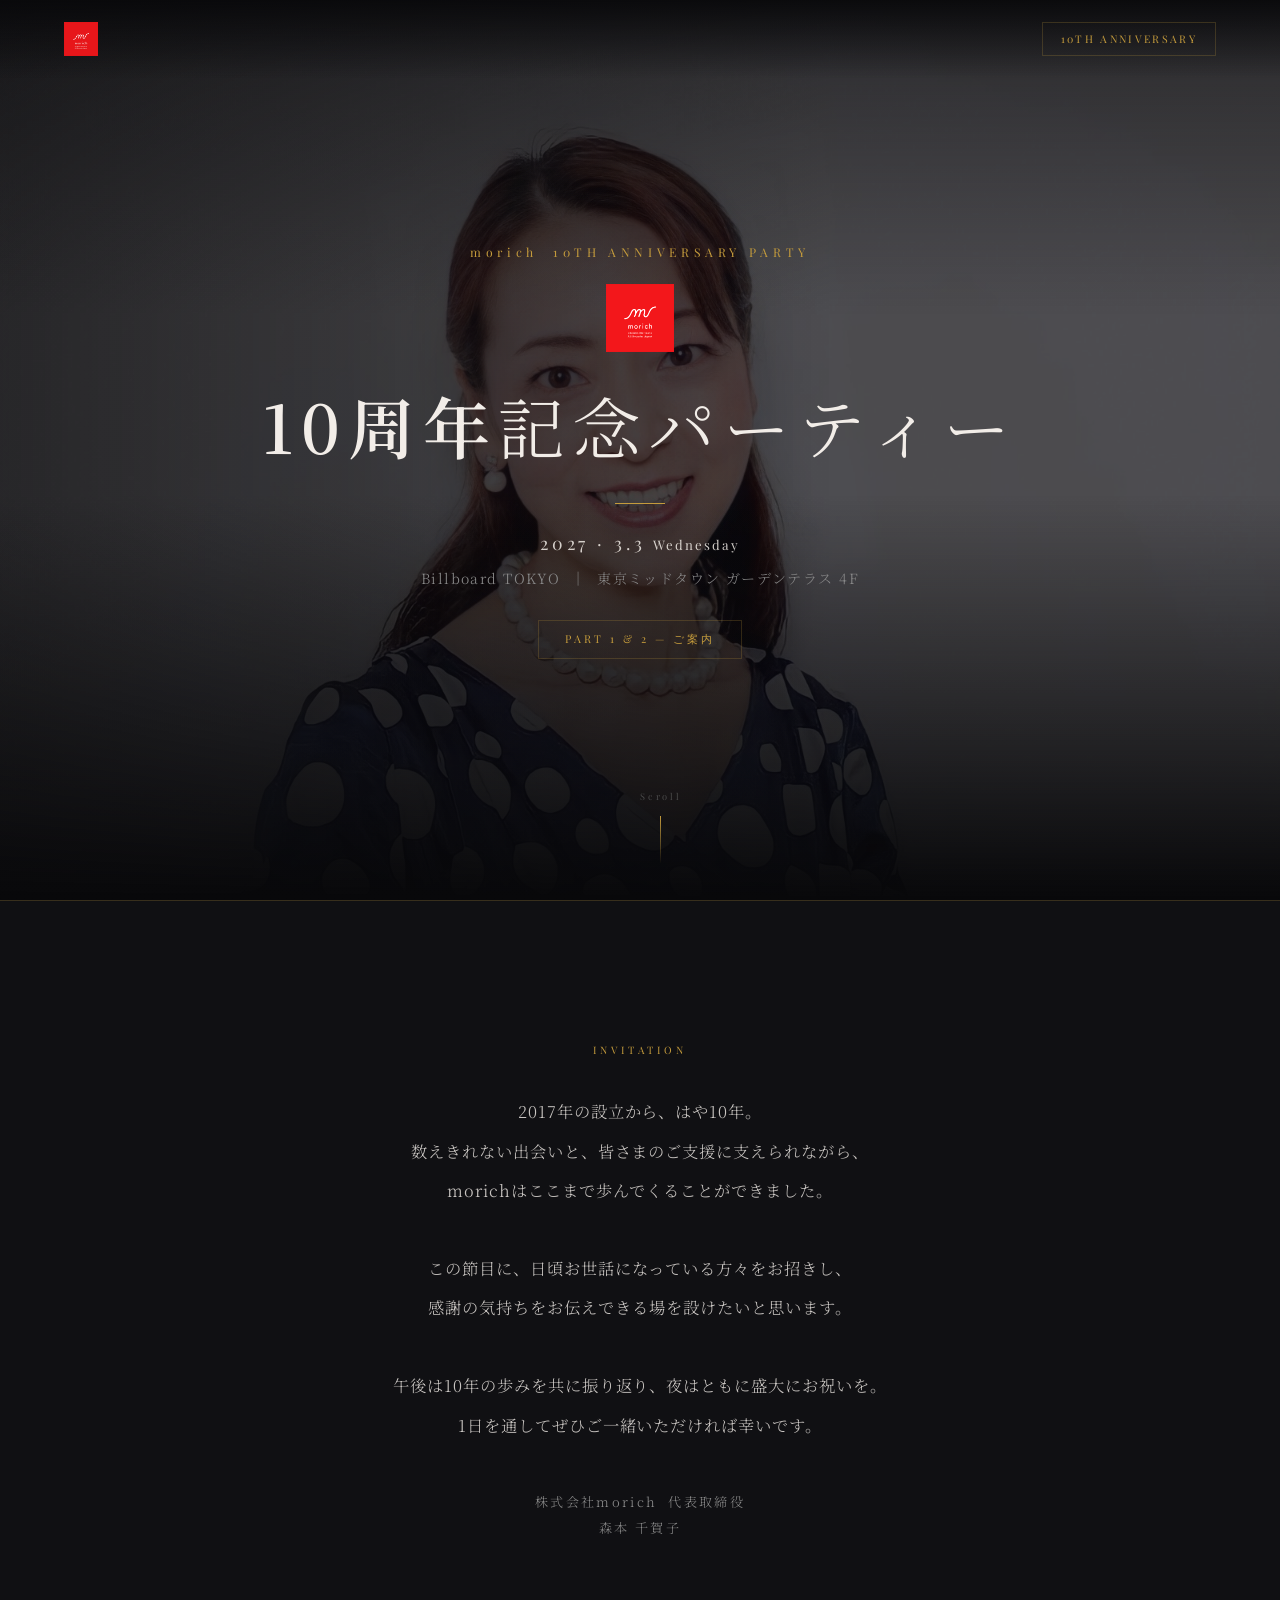
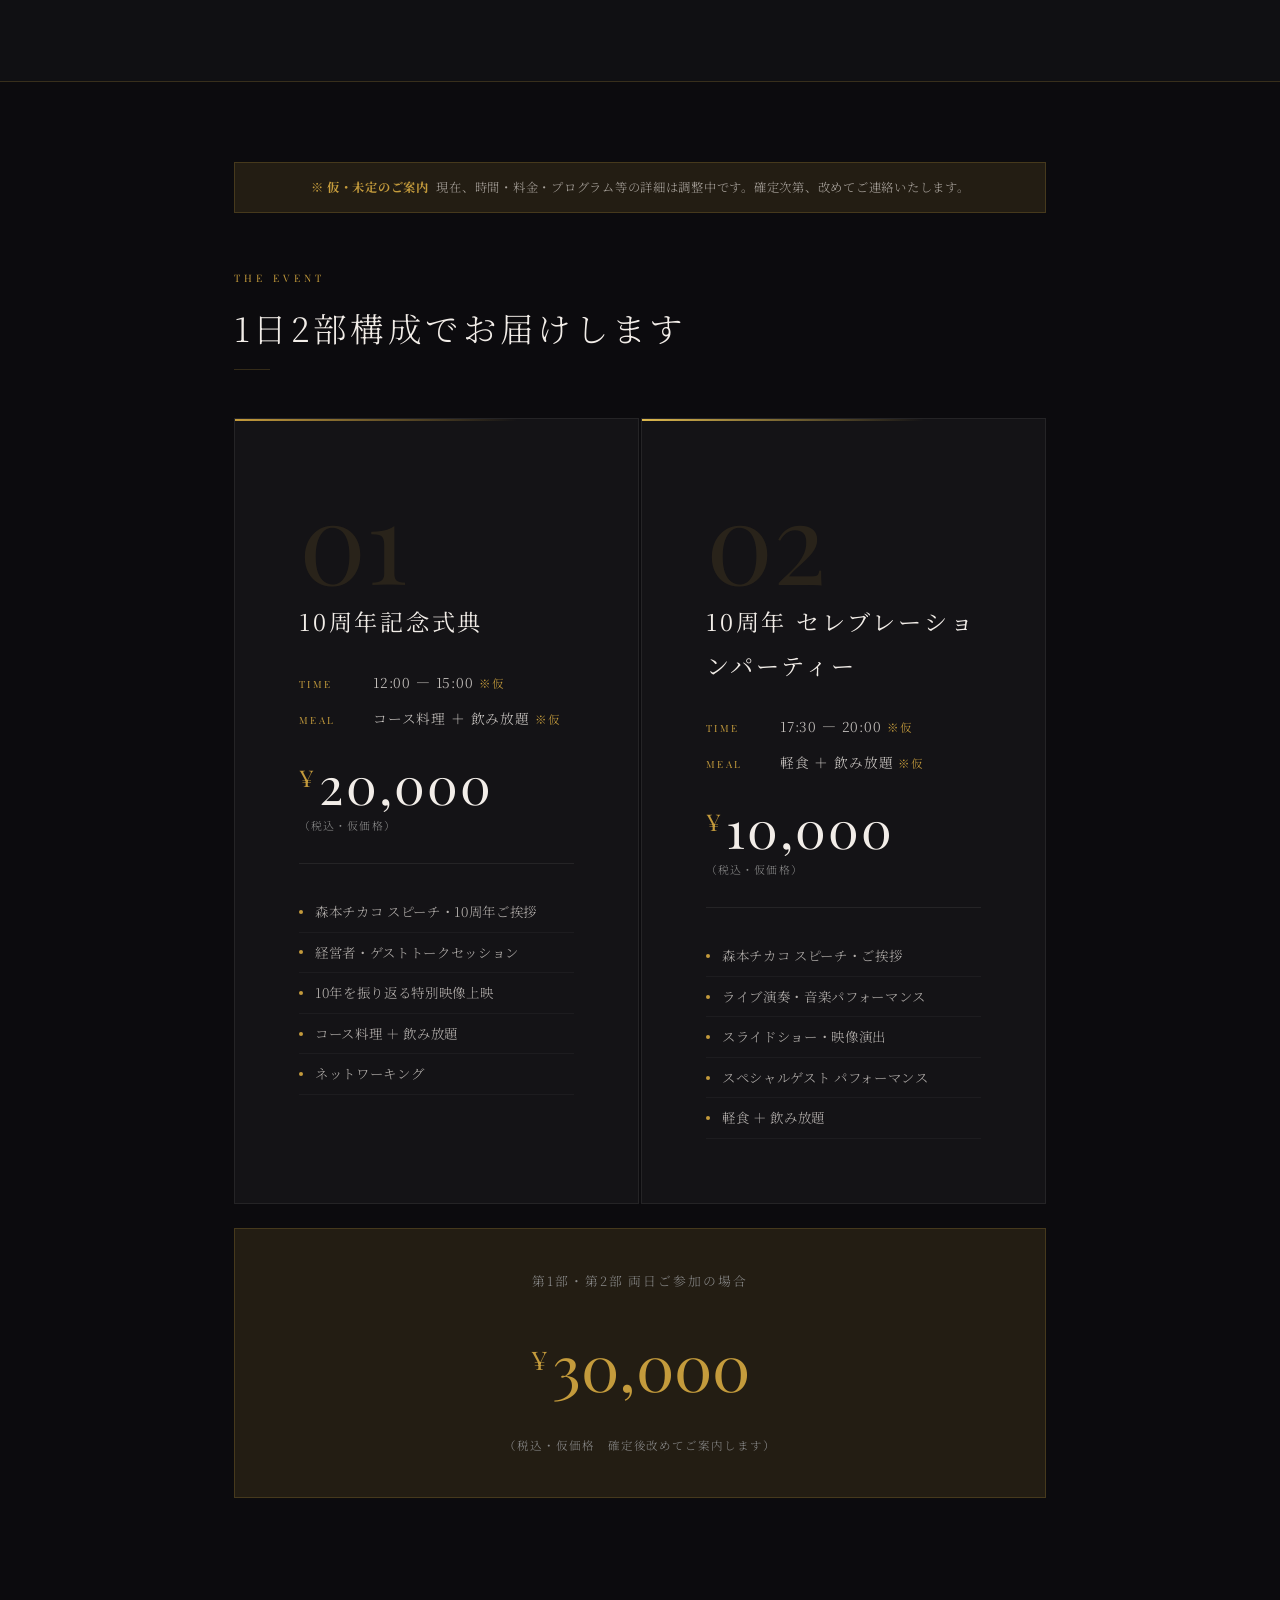
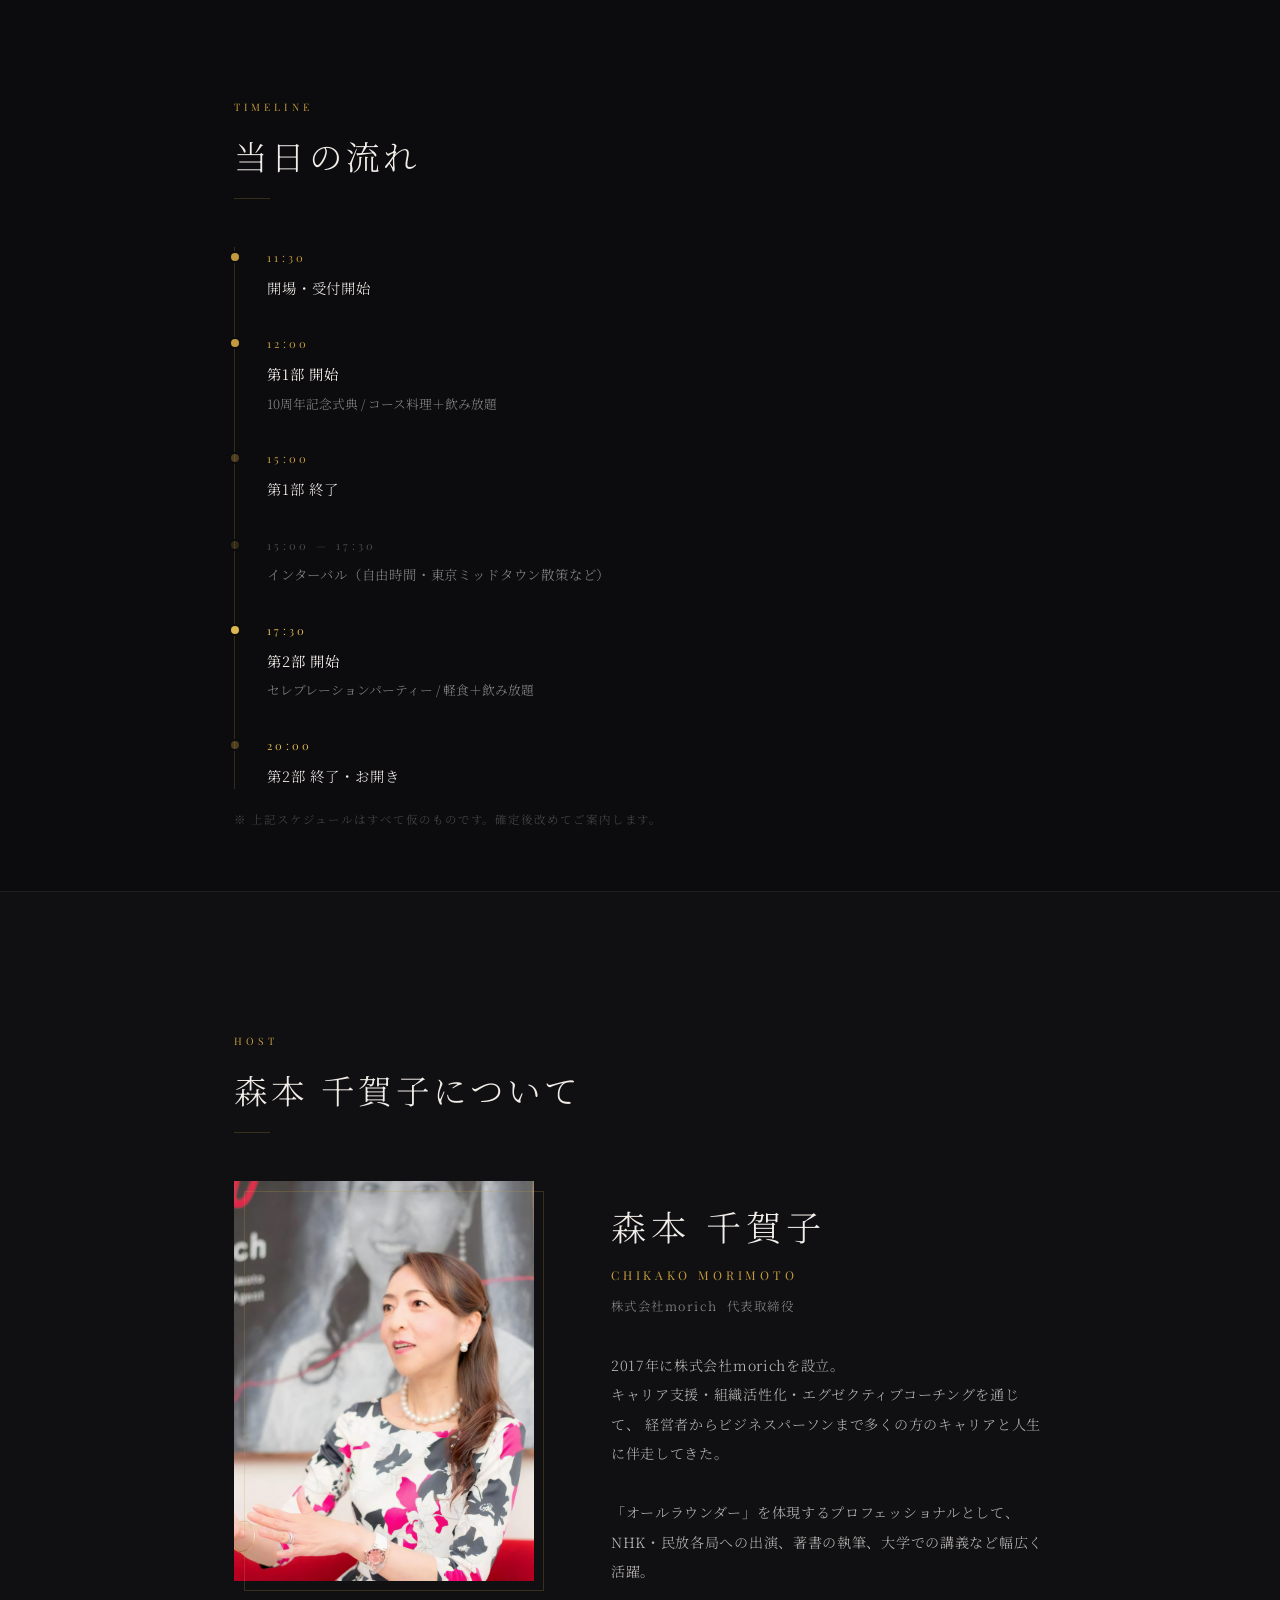
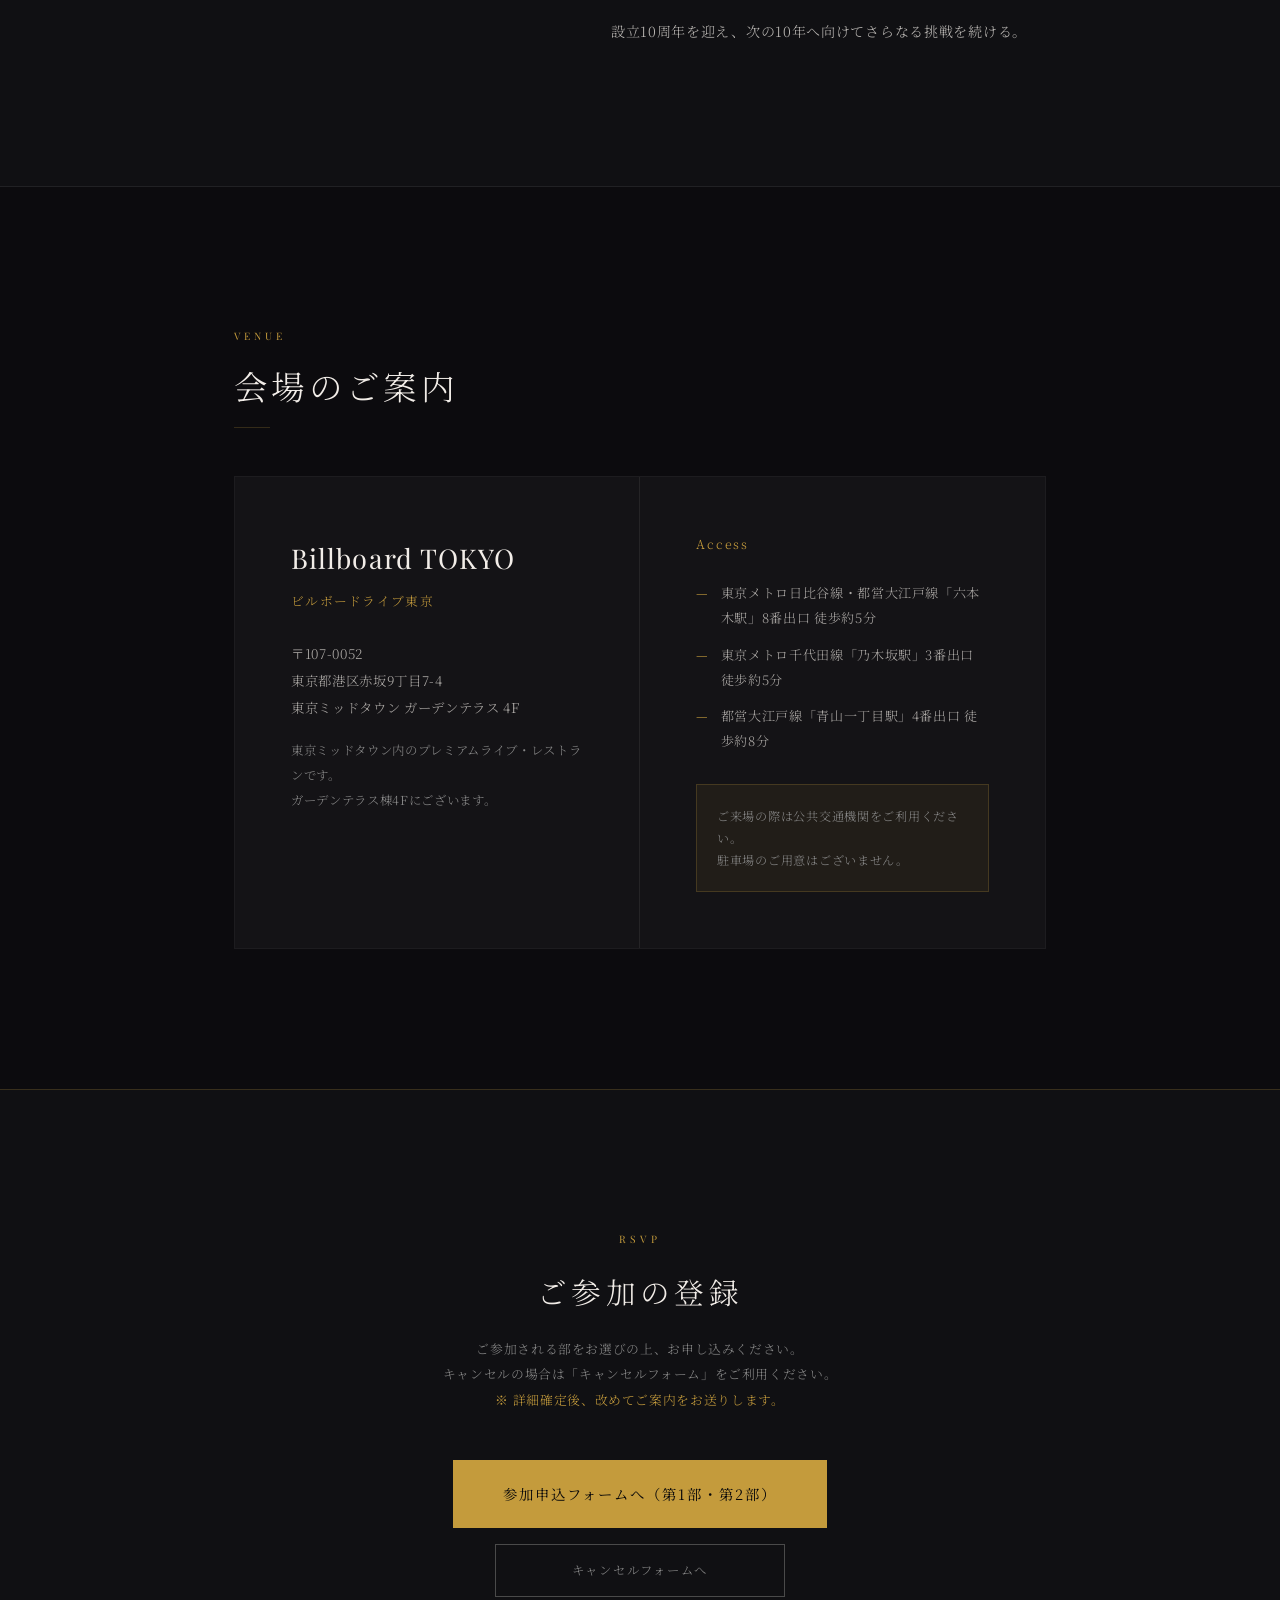
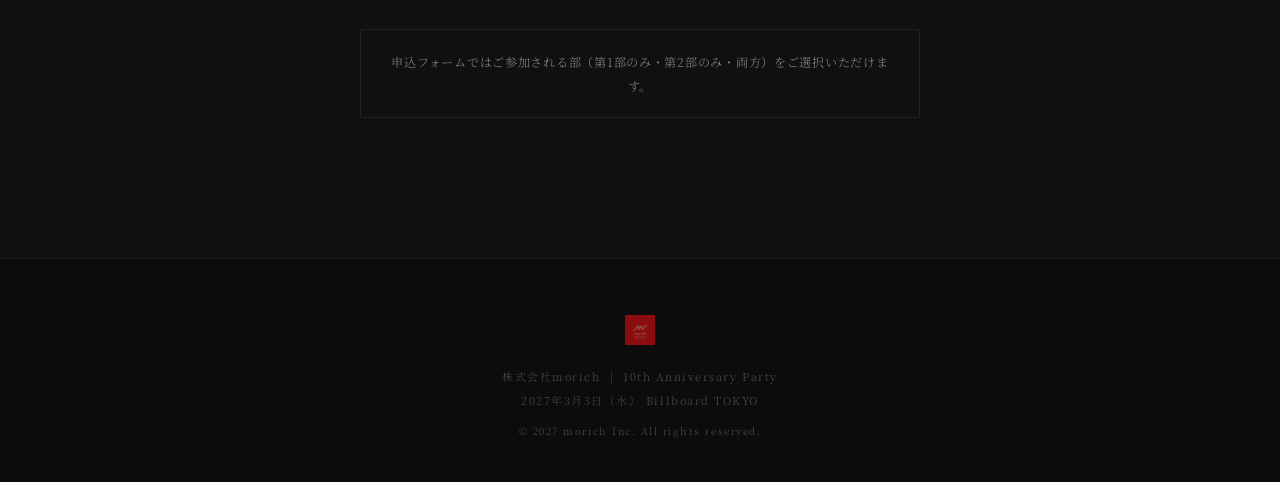
==== both.html @ 80f84501 "morich 10th Anniversary Party website 3-pattern invitation pages (Part1 / Part2 / Both) with Google " ====
<!DOCTYPE html>
<html lang="ja">
<head>
  <meta charset="UTF-8">
  <meta name="viewport" content="width=device-width, initial-scale=1.0">
  <title>morich 10th Anniversary Party — 第1部・第2部 ご案内</title>
  <meta name="description" content="株式会社morich 創立10周年記念パーティー 第1部・第2部のご案内。2027年3月3日（水）Billboard TOKYO">
  <link rel="stylesheet" href="style.css">
</head>
<body>

  <!-- ── Navigation ── -->
  <nav class="nav" id="nav">
    <img src="img/morich-logo.png" alt="morich" class="nav-logo">
    <span class="nav-tag">10th Anniversary</span>
  </nav>

  <!-- ── Hero ── -->
  <section class="hero">
    <div class="hero-bg">
      <img src="img/morimoto2-remini-enhanced.jpg" alt="" class="hero-bg-img" id="heroBgImg">
      <div class="hero-overlay"></div>
    </div>
    <div class="hero-content">
      <p class="hero-eyebrow">morich &nbsp;10TH ANNIVERSARY PARTY</p>
      <img src="img/morich-logo.png" alt="morich" class="hero-logo">
      <h1 class="hero-title"><em>10周年</em>記念パーティー</h1>
      <div class="hero-divider"></div>
      <p class="hero-date">2027 · 3.3 <span style="font-size:.75em;letter-spacing:.15em;">Wednesday</span></p>
      <p class="hero-venue">Billboard TOKYO &nbsp;｜&nbsp; 東京ミッドタウン ガーデンテラス 4F</p>
      <div class="hero-part-badge">Part 1 &amp; 2 — ご案内</div>
    </div>
    <div class="hero-scroll">
      <span>Scroll</span>
      <div class="hero-scroll-line"></div>
    </div>
  </section>

  <!-- ── Invitation Letter ── -->
  <section class="section invitation">
    <div class="container">
      <div class="invitation-inner reveal">
        <p class="sec-label" style="text-align:center;margin-bottom:32px;">Invitation</p>
        <p class="invitation-text">
          2017年の設立から、はや10年。<br>
          数えきれない出会いと、皆さまのご支援に支えられながら、<br>
          morichはここまで歩んでくることができました。<br><br>
          この節目に、日頃お世話になっている方々をお招きし、<br>
          感謝の気持ちをお伝えできる場を設けたいと思います。<br><br>
          午後は10年の歩みを共に振り返り、夜はともに盛大にお祝いを。<br>
          1日を通してぜひご一緒いただければ幸いです。
        </p>
        <p class="invitation-sig">
          株式会社morich&nbsp;&nbsp;代表取締役<br>
          森本 千賀子
        </p>
      </div>
    </div>
  </section>

  <!-- ── Both Parts Details ── -->
  <section class="section" style="padding-top:80px;">
    <div class="container">

      <div class="notice reveal">
        <strong>※ 仮・未定のご案内</strong>&nbsp;&nbsp;現在、時間・料金・プログラム等の詳細は調整中です。確定次第、改めてご連絡いたします。
      </div>

      <p class="sec-label reveal">The Event</p>
      <h2 class="sec-title reveal">1日2部構成でお届けします</h2>
      <div class="sec-divider reveal"></div>

      <div class="parts-grid two-col">

        <!-- Part 1 -->
        <div class="part-card reveal">
          <div class="part-num">01</div>
          <div class="part-label">10周年記念式典</div>

          <div class="part-meta">
            <div class="part-meta-row">
              <span class="part-meta-key">Time</span>
              <span class="part-meta-val">12:00 — 15:00 <span class="tentative">※仮</span></span>
            </div>
            <div class="part-meta-row">
              <span class="part-meta-key">Meal</span>
              <span class="part-meta-val">コース料理 ＋ 飲み放題 <span class="tentative">※仮</span></span>
            </div>
          </div>

          <div class="part-price"><sup>¥</sup>20,000</div>
          <p class="part-price-note">（税込・仮価格）</p>

          <div class="part-rule"></div>
          <ul class="part-program">
            <li>森本チカコ スピーチ・10周年ご挨拶</li>
            <li>経営者・ゲストトークセッション</li>
            <li>10年を振り返る特別映像上映</li>
            <li>コース料理 ＋ 飲み放題</li>
            <li>ネットワーキング</li>
          </ul>
        </div>

        <!-- Part 2 -->
        <div class="part-card p2 reveal">
          <div class="part-num">02</div>
          <div class="part-label">10周年 セレブレーションパーティー</div>

          <div class="part-meta">
            <div class="part-meta-row">
              <span class="part-meta-key">Time</span>
              <span class="part-meta-val">17:30 — 20:00 <span class="tentative">※仮</span></span>
            </div>
            <div class="part-meta-row">
              <span class="part-meta-key">Meal</span>
              <span class="part-meta-val">軽食 ＋ 飲み放題 <span class="tentative">※仮</span></span>
            </div>
          </div>

          <div class="part-price"><sup>¥</sup>10,000</div>
          <p class="part-price-note">（税込・仮価格）</p>

          <div class="part-rule"></div>
          <ul class="part-program">
            <li>森本チカコ スピーチ・ご挨拶</li>
            <li>ライブ演奏・音楽パフォーマンス</li>
            <li>スライドショー・映像演出</li>
            <li>スペシャルゲスト パフォーマンス</li>
            <li>軽食 ＋ 飲み放題</li>
          </ul>
        </div>

      </div>

      <!-- Total Price -->
      <div class="total-price-box reveal">
        <p class="total-price-label">第1部・第2部 両日ご参加の場合</p>
        <p class="total-price"><sup>¥</sup>30,000</p>
        <p class="total-price-note">（税込・仮価格　確定後改めてご案内します）</p>
      </div>

    </div>
  </section>

  <!-- ── Day Timeline ── -->
  <section class="section" style="padding-top:60px;padding-bottom:60px;">
    <div class="container">
      <p class="sec-label reveal">Timeline</p>
      <h2 class="sec-title reveal">当日の流れ</h2>
      <div class="sec-divider reveal"></div>

      <div class="reveal" style="border-left:1px solid var(--border);padding-left:32px;max-width:560px;">
        <div style="display:flex;flex-direction:column;gap:0;">
          <div style="position:relative;padding:0 0 32px;">
            <div style="position:absolute;left:-38px;top:4px;width:12px;height:12px;border-radius:50%;background:var(--gold);border:2px solid var(--bg);"></div>
            <p style="font-family:var(--font-en);font-size:.7rem;letter-spacing:.3em;color:var(--gold);margin-bottom:6px;">11:30</p>
            <p style="font-size:.9rem;letter-spacing:.06em;">開場・受付開始</p>
          </div>
          <div style="position:relative;padding:0 0 32px;">
            <div style="position:absolute;left:-38px;top:4px;width:12px;height:12px;border-radius:50%;background:var(--gold);border:2px solid var(--bg);"></div>
            <p style="font-family:var(--font-en);font-size:.7rem;letter-spacing:.3em;color:var(--gold);margin-bottom:6px;">12:00</p>
            <p style="font-size:.9rem;letter-spacing:.06em;font-weight:400;">第1部 開始</p>
            <p style="font-size:.8rem;color:var(--gray-1);margin-top:4px;">10周年記念式典 / コース料理＋飲み放題</p>
          </div>
          <div style="position:relative;padding:0 0 32px;">
            <div style="position:absolute;left:-38px;top:4px;width:12px;height:12px;border-radius:50%;background:rgba(196,155,60,.35);border:2px solid var(--bg);"></div>
            <p style="font-family:var(--font-en);font-size:.7rem;letter-spacing:.3em;color:var(--gold);margin-bottom:6px;">15:00</p>
            <p style="font-size:.9rem;letter-spacing:.06em;">第1部 終了</p>
          </div>
          <div style="position:relative;padding:0 0 32px;">
            <div style="position:absolute;left:-38px;top:4px;width:12px;height:12px;border-radius:50%;background:rgba(196,155,60,.2);border:2px solid var(--bg);"></div>
            <p style="font-family:var(--font-en);font-size:.7rem;letter-spacing:.3em;color:var(--gray-2);margin-bottom:6px;">15:00 — 17:30</p>
            <p style="font-size:.84rem;color:var(--gray-1);letter-spacing:.06em;">インターバル（自由時間・東京ミッドタウン散策など）</p>
          </div>
          <div style="position:relative;padding:0 0 32px;">
            <div style="position:absolute;left:-38px;top:4px;width:12px;height:12px;border-radius:50%;background:var(--gold-2);border:2px solid var(--bg);"></div>
            <p style="font-family:var(--font-en);font-size:.7rem;letter-spacing:.3em;color:var(--gold-2);margin-bottom:6px;">17:30</p>
            <p style="font-size:.9rem;letter-spacing:.06em;font-weight:400;">第2部 開始</p>
            <p style="font-size:.8rem;color:var(--gray-1);margin-top:4px;">セレブレーションパーティー / 軽食＋飲み放題</p>
          </div>
          <div style="position:relative;">
            <div style="position:absolute;left:-38px;top:4px;width:12px;height:12px;border-radius:50%;background:rgba(196,155,60,.35);border:2px solid var(--bg);"></div>
            <p style="font-family:var(--font-en);font-size:.7rem;letter-spacing:.3em;color:var(--gold-2);margin-bottom:6px;">20:00</p>
            <p style="font-size:.9rem;letter-spacing:.06em;">第2部 終了・お開き</p>
          </div>
        </div>
      </div>
      <p style="margin-top:20px;font-size:.72rem;color:var(--gray-2);letter-spacing:.08em;" class="reveal">※ 上記スケジュールはすべて仮のものです。確定後改めてご案内します。</p>
    </div>
  </section>

  <!-- ── About Morimoto ── -->
  <section class="section" style="background:var(--bg-2);border-top:1px solid var(--border-dim);border-bottom:1px solid var(--border-dim);">
    <div class="container">
      <p class="sec-label reveal">Host</p>
      <h2 class="sec-title reveal">森本 千賀子について</h2>
      <div class="sec-divider reveal"></div>

      <div class="about-grid">
        <div class="about-photo reveal">
          <img src="img/morimoto.png" alt="森本 千賀子">
        </div>
        <div class="about-text reveal" style="padding-top:12px;">
          <h3 class="about-name">森本 千賀子</h3>
          <p class="about-name-en">Chikako Morimoto</p>
          <p class="about-title">株式会社morich&nbsp;&nbsp;代表取締役</p>
          <p class="about-bio">
            2017年に株式会社morichを設立。<br>
            キャリア支援・組織活性化・エグゼクティブコーチングを通じて、
            経営者からビジネスパーソンまで多くの方のキャリアと人生に伴走してきた。<br><br>
            「オールラウンダー」を体現するプロフェッショナルとして、
            NHK・民放各局への出演、著書の執筆、大学での講義など幅広く活躍。<br><br>
            設立10周年を迎え、次の10年へ向けてさらなる挑戦を続ける。
          </p>
        </div>
      </div>
    </div>
  </section>

  <!-- ── Venue ── -->
  <section class="section">
    <div class="container">
      <p class="sec-label reveal">Venue</p>
      <h2 class="sec-title reveal">会場のご案内</h2>
      <div class="sec-divider reveal"></div>

      <div class="venue-grid reveal">
        <div class="venue-info">
          <p class="venue-name-en">Billboard TOKYO</p>
          <p class="venue-name-jp">ビルボードライブ東京</p>
          <div class="venue-detail">
            <p>〒107-0052<br>東京都港区赤坂9丁目7-4<br>東京ミッドタウン ガーデンテラス 4F</p>
<p style="margin-top:16px;font-size:.78rem;color:var(--gray-1);">
              東京ミッドタウン内のプレミアムライブ・レストランです。<br>
              ガーデンテラス棟4Fにございます。
            </p>
          </div>
        </div>
        <div class="venue-access">
          <p class="venue-access-title">Access</p>
          <ul class="venue-access-list">
            <li>東京メトロ日比谷線・都営大江戸線「六本木駅」8番出口 徒歩約5分</li>
            <li>東京メトロ千代田線「乃木坂駅」3番出口 徒歩約5分</li>
            <li>都営大江戸線「青山一丁目駅」4番出口 徒歩約8分</li>
          </ul>
          <div style="margin-top:24px;padding:20px;background:rgba(196,155,60,.07);border:1px solid var(--border);font-size:.76rem;color:var(--gray-1);letter-spacing:.06em;line-height:1.8;">
            ご来場の際は公共交通機関をご利用ください。<br>
            駐車場のご用意はございません。
          </div>
        </div>
      </div>
    </div>
  </section>

  <!-- ── Registration ── -->
  <section class="section register">
    <div class="container">
      <div class="register-inner">
        <p class="sec-label" style="text-align:center;">RSVP</p>
        <h2 class="register-title reveal">ご参加の登録</h2>
        <p class="register-note reveal">
          ご参加される部をお選びの上、お申し込みください。<br>
          キャンセルの場合は「キャンセルフォーム」をご利用ください。<br>
          <span style="color:var(--gold);">※ 詳細確定後、改めてご案内をお送りします。</span>
        </p>
        <div class="btn-group reveal">
          <a href="https://docs.google.com/forms/d/e/1FAIpQLSffUpLLcLuNHVbf3-K-BkYa5Kikhvjvc0iUnpE-7OZW_8Bg-Q/viewform" target="_blank" class="btn btn-primary">
            参加申込フォームへ（第1部・第2部）
          </a>
          <a href="https://docs.google.com/forms/d/e/1FAIpQLSe0A_8kDMUs5LeJ8WnkojsqgeRd15aVS4TOe2tsmQRJduYzLA/viewform" target="_blank" class="btn btn-secondary">
            キャンセルフォームへ
          </a>
        </div>
        <div style="margin-top:32px;padding:20px 24px;border:1px solid var(--border-dim);font-size:.76rem;color:var(--gray-1);letter-spacing:.06em;line-height:1.9;" class="reveal">
          申込フォームではご参加される部（第1部のみ・第2部のみ・両方）をご選択いただけます。
        </div>
      </div>
    </div>
  </section>

  <!-- ── Footer ── -->
  <footer class="footer">
    <div class="container">
      <div class="footer-inner">
        <img src="img/morich-logo.png" alt="morich" class="footer-logo">
        <p class="footer-text">
          株式会社morich&nbsp;&nbsp;|&nbsp;&nbsp;10th Anniversary Party<br>
          2027年3月3日（水）&nbsp;Billboard TOKYO<br>
          <span style="margin-top:8px;display:block;font-size:.62rem;">© 2027 morich Inc. All rights reserved.</span>
        </p>
      </div>
    </div>
  </footer>

  <script>
    const nav = document.getElementById('nav');
    window.addEventListener('scroll', () => {
      nav.classList.toggle('scrolled', window.scrollY > 60);
    });
    const heroBg = document.getElementById('heroBgImg');
    heroBg.addEventListener('load', () => heroBg.classList.add('loaded'));
    const reveals = document.querySelectorAll('.reveal');
    const observer = new IntersectionObserver((entries) => {
      entries.forEach(e => {
        if (e.isIntersecting) { e.target.classList.add('visible'); observer.unobserve(e.target); }
      });
    }, { threshold: 0.12 });
    reveals.forEach(el => observer.observe(el));
  </script>
</body>
</html>
---- style.css ----
/* ============================================================
   MORICH 10TH ANNIVERSARY PARTY — Shared Stylesheet
   ============================================================ */

@import url('https://fonts.googleapis.com/css2?family=Noto+Serif+JP:wght@200;300;400;600&family=Playfair+Display:ital,wght@0,300;0,400;0,600;1,300;1,400&display=swap');

/* ── Design Tokens ── */
:root {
  --black:      #08080a;
  --bg:         #0c0b0e;
  --bg-2:       #101013;
  --bg-card:    rgba(255,255,255,0.03);
  --gold:       #c49b3c;
  --gold-2:     #ddb84e;
  --gold-dim:   rgba(196,155,60,0.12);
  --red:        #b03030;
  --white:      #f2ede8;
  --gray-1:     #888;
  --gray-2:     #4a4a4a;
  --border:     rgba(196,155,60,0.22);
  --border-dim: rgba(255,255,255,0.07);
  --font-jp:    'Noto Serif JP', 'YuMincho', 'Yu Mincho', serif;
  --font-en:    'Playfair Display', Georgia, serif;
  --max-w:      940px;
  --py:         clamp(80px, 11vw, 140px);
}

/* ── Reset ── */
*, *::before, *::after { box-sizing: border-box; margin: 0; padding: 0; }
html { scroll-behavior: smooth; }
body {
  background: var(--bg);
  color: var(--white);
  font-family: var(--font-jp);
  font-weight: 300;
  line-height: 1.9;
  -webkit-font-smoothing: antialiased;
  overflow-x: hidden;
}
img { display: block; max-width: 100%; }
a   { color: inherit; text-decoration: none; }

/* ── Layout ── */
.container {
  max-width: var(--max-w);
  margin: 0 auto;
  padding: 0 clamp(24px, 5vw, 64px);
}
.section { padding: var(--py) 0; }

/* ── Navigation ── */
.nav {
  position: fixed;
  inset: 0 0 auto;
  z-index: 200;
  display: flex;
  align-items: center;
  justify-content: space-between;
  padding: 22px clamp(24px, 5vw, 64px);
  background: linear-gradient(to bottom, rgba(8,8,10,.92) 0%, transparent 100%);
  transition: background .35s, backdrop-filter .35s;
}
.nav.scrolled {
  background: rgba(8,8,10,.96);
  backdrop-filter: blur(12px);
  -webkit-backdrop-filter: blur(12px);
  border-bottom: 1px solid var(--border-dim);
}
.nav-logo { height: 34px; width: auto; object-fit: contain; }
.nav-tag {
  font-family: var(--font-en);
  font-size: .66rem;
  letter-spacing: .22em;
  text-transform: uppercase;
  color: var(--gold);
  border: 1px solid var(--border);
  padding: 6px 18px;
}

/* ── Hero ── */
.hero {
  position: relative;
  height: 100svh;
  min-height: 580px;
  display: flex;
  align-items: center;
  justify-content: center;
  overflow: hidden;
}
.hero-bg { position: absolute; inset: 0; }
.hero-bg-img {
  width: 100%; height: 100%;
  object-fit: cover;
  object-position: center 20%;
  opacity: .28;
  transform: scale(1.08);
  animation: heroZoom 12s ease forwards;
}
.hero-overlay {
  position: absolute; inset: 0;
  background:
    linear-gradient(to bottom, rgba(8,8,10,.5) 0%, transparent 35%, transparent 55%, rgba(8,8,10,1) 100%),
    linear-gradient(to right,  rgba(8,8,10,.55) 0%, transparent 65%);
}
.hero-content {
  position: relative;
  z-index: 2;
  text-align: center;
  padding: 0 24px;
  display: flex;
  flex-direction: column;
  align-items: center;
}
.hero-eyebrow {
  font-family: var(--font-en);
  font-size: clamp(.62rem, 1.4vw, .76rem);
  letter-spacing: .38em;
  color: var(--gold);
  margin-bottom: 20px;
  opacity: 0;
  animation: fadeUp .9s .3s forwards;
}
.hero-logo {
  height: clamp(40px, 8vw, 68px);
  width: auto;
  margin-bottom: 28px;
  opacity: 0;
  animation: fadeUp .9s .55s forwards;
  filter: brightness(1.05);
}
.hero-title {
  font-size: clamp(1.9rem, 5.5vw, 4.2rem);
  font-weight: 300;
  letter-spacing: .12em;
  line-height: 1.35;
  margin-bottom: 10px;
  opacity: 0;
  animation: fadeUp .9s .8s forwards;
}
.hero-title em { font-style: normal; font-weight: 600; }
.hero-divider {
  width: 50px; height: 1px;
  background: var(--gold);
  margin: 22px auto;
  opacity: 0;
  animation: fadeUp .9s 1.0s forwards;
}
.hero-date {
  font-family: var(--font-en);
  font-size: clamp(.9rem, 2.2vw, 1.1rem);
  letter-spacing: .22em;
  color: rgba(242,237,232,.85);
  margin-bottom: 6px;
  opacity: 0;
  animation: fadeUp .9s 1.15s forwards;
}
.hero-venue {
  font-size: clamp(.75rem, 1.6vw, .88rem);
  letter-spacing: .1em;
  color: var(--gray-1);
  margin-bottom: 28px;
  opacity: 0;
  animation: fadeUp .9s 1.25s forwards;
}
.hero-part-badge {
  display: inline-block;
  font-family: var(--font-en);
  font-size: .68rem;
  letter-spacing: .28em;
  text-transform: uppercase;
  color: var(--gold);
  border: 1px solid var(--border);
  padding: 8px 26px;
  opacity: 0;
  animation: fadeUp .9s 1.4s forwards;
}
.hero-scroll {
  position: absolute;
  bottom: 36px; left: 50%;
  transform: translateX(-50%);
  display: flex; flex-direction: column; align-items: center;
  gap: 10px;
  font-family: var(--font-en);
  font-size: .58rem;
  letter-spacing: .3em;
  color: var(--gray-2);
  opacity: 0;
  animation: fadeUp .9s 2s forwards;
}
.hero-scroll-line {
  width: 1px; height: 48px;
  background: linear-gradient(to bottom, var(--gold), transparent);
  animation: scrollPulse 2.2s ease-in-out infinite;
}

/* ── Invitation Letter ── */
.invitation {
  background: var(--bg-2);
  border-top: 1px solid var(--border);
  border-bottom: 1px solid var(--border);
}
.invitation-inner {
  max-width: 640px;
  margin: 0 auto;
  text-align: center;
}
.invitation-text {
  font-size: clamp(.88rem, 1.9vw, 1.02rem);
  line-height: 2.4;
  color: rgba(242,237,232,.82);
  letter-spacing: .06em;
}
.invitation-sig {
  margin-top: 44px;
  font-size: .82rem;
  color: var(--gray-1);
  letter-spacing: .18em;
  line-height: 2;
}

/* ── Notice Banner ── */
.notice {
  background: var(--gold-dim);
  border: 1px solid var(--border);
  padding: 14px 20px;
  margin-bottom: 56px;
  font-size: .77rem;
  color: rgba(242,237,232,.65);
  letter-spacing: .06em;
  text-align: center;
  line-height: 1.7;
}
.notice strong { color: var(--gold); }

/* ── Section Labels ── */
.sec-label {
  font-family: var(--font-en);
  font-size: .64rem;
  letter-spacing: .4em;
  text-transform: uppercase;
  color: var(--gold);
  margin-bottom: 14px;
}
.sec-title {
  font-size: clamp(1.45rem, 3vw, 2.1rem);
  font-weight: 300;
  letter-spacing: .1em;
  line-height: 1.5;
  margin-bottom: 16px;
}
.sec-divider {
  width: 36px; height: 1px;
  background: var(--border);
  margin-bottom: 48px;
}

/* ── Part Cards ── */
.parts-grid { display: grid; gap: 2px; }
.parts-grid.two-col { grid-template-columns: 1fr 1fr; }
@media (max-width: 660px) { .parts-grid.two-col { grid-template-columns: 1fr; } }

.part-card {
  background: var(--bg-card);
  border: 1px solid var(--border-dim);
  padding: clamp(32px, 5.5vw, 64px);
  position: relative;
  overflow: hidden;
}
.part-card::before {
  content: '';
  position: absolute;
  top: 0; left: 0; right: 0;
  height: 2px;
  background: linear-gradient(to right, var(--gold) 0%, transparent 70%);
}
.part-card.p2::before { background: linear-gradient(to right, var(--gold-2) 0%, transparent 70%); }

.part-num {
  font-family: var(--font-en);
  font-size: clamp(3.5rem, 9vw, 7rem);
  font-weight: 300;
  line-height: 1;
  color: rgba(196,155,60,.12);
  margin-bottom: 4px;
}
.part-label {
  font-size: clamp(1.05rem, 2.5vw, 1.45rem);
  font-weight: 400;
  letter-spacing: .12em;
  color: var(--white);
  margin-bottom: 26px;
}
.part-meta { display: flex; flex-direction: column; gap: 10px; margin-bottom: 28px; }
.part-meta-row { display: flex; align-items: baseline; gap: 18px; }
.part-meta-key {
  font-family: var(--font-en);
  font-size: .62rem;
  letter-spacing: .24em;
  text-transform: uppercase;
  color: var(--gold);
  min-width: 56px;
  flex-shrink: 0;
}
.part-meta-val {
  font-size: .86rem;
  color: rgba(242,237,232,.82);
  letter-spacing: .06em;
}
.part-price {
  font-family: var(--font-en);
  font-size: clamp(2rem, 5vw, 3.2rem);
  font-weight: 300;
  letter-spacing: .04em;
  line-height: 1;
  margin: 24px 0 4px;
}
.part-price sup { font-size: .45em; vertical-align: super; margin-right: 3px; color: var(--gold); }
.part-price-note { font-size: .68rem; color: var(--gray-1); letter-spacing: .1em; }
.part-rule { height: 1px; background: var(--border-dim); margin: 28px 0; }
.part-program { list-style: none; }
.part-program li {
  font-size: .84rem;
  color: rgba(242,237,232,.72);
  letter-spacing: .05em;
  padding: 7px 0;
  border-bottom: 1px solid rgba(255,255,255,.04);
  display: flex; align-items: center; gap: 12px;
}
.part-program li::before {
  content: '';
  width: 4px; height: 4px;
  border-radius: 50%;
  background: var(--gold);
  flex-shrink: 0;
}

/* ── Total Price (both page) ── */
.total-price-box {
  border: 1px solid var(--border);
  background: var(--gold-dim);
  padding: 40px;
  text-align: center;
  margin-top: 24px;
}
.total-price-label { font-size: .8rem; letter-spacing: .15em; color: var(--gray-1); margin-bottom: 12px; }
.total-price {
  font-family: var(--font-en);
  font-size: clamp(2.5rem, 6vw, 4rem);
  font-weight: 300;
  color: var(--gold);
}
.total-price sup { font-size: .4em; vertical-align: super; margin-right: 4px; }
.total-price-note { font-size: .72rem; color: var(--gray-1); margin-top: 8px; letter-spacing: .08em; }

/* ── About ── */
.about-grid {
  display: grid;
  grid-template-columns: 300px 1fr;
  gap: clamp(40px, 6vw, 80px);
  align-items: start;
}
@media (max-width: 700px) { .about-grid { grid-template-columns: 1fr; } }
.about-photo { position: relative; }
.about-photo img {
  width: 100%;
  aspect-ratio: 3/4;
  object-fit: cover;
  object-position: center 10%;
  filter: contrast(1.05) brightness(.98);
}
.about-photo::after {
  content: '';
  position: absolute;
  inset: 0;
  border: 1px solid var(--border);
  pointer-events: none;
  transform: translate(10px, 10px);
}
.about-name {
  font-size: clamp(1.6rem, 3.5vw, 2.2rem);
  font-weight: 300;
  letter-spacing: .15em;
  margin-bottom: 4px;
}
.about-name-en {
  font-family: var(--font-en);
  font-size: .76rem;
  letter-spacing: .32em;
  color: var(--gold);
  text-transform: uppercase;
  margin-bottom: 8px;
}
.about-title {
  font-size: .78rem;
  color: var(--gray-1);
  letter-spacing: .12em;
  margin-bottom: 32px;
}
.about-bio {
  font-size: .88rem;
  line-height: 2.1;
  color: rgba(242,237,232,.75);
  letter-spacing: .05em;
}

/* ── Venue ── */
.venue-grid {
  display: grid;
  grid-template-columns: 1fr 1fr;
  border: 1px solid var(--border-dim);
  gap: 0;
}
@media (max-width: 660px) { .venue-grid { grid-template-columns: 1fr; } }
.venue-info {
  padding: clamp(32px, 5vw, 56px);
  background: var(--bg-card);
  border-right: 1px solid var(--border-dim);
}
@media (max-width: 660px) { .venue-info { border-right: none; border-bottom: 1px solid var(--border-dim); } }
.venue-name-en {
  font-family: var(--font-en);
  font-size: clamp(1.2rem, 3vw, 1.7rem);
  font-weight: 400;
  letter-spacing: .04em;
  margin-bottom: 4px;
}
.venue-name-jp { font-size: .8rem; color: var(--gold); letter-spacing: .1em; margin-bottom: 28px; }
.venue-detail { font-size: .84rem; color: rgba(242,237,232,.68); line-height: 2; letter-spacing: .05em; }
.venue-detail p + p { margin-top: 12px; }
.venue-access {
  padding: clamp(32px, 5vw, 56px);
  background: var(--bg-card);
}
.venue-access-title { font-size: .78rem; letter-spacing: .15em; color: var(--gold); margin-bottom: 18px; }
.venue-access-list { list-style: none; }
.venue-access-list li {
  font-size: .82rem;
  color: rgba(242,237,232,.68);
  letter-spacing: .05em;
  padding: 6px 0;
  display: flex; gap: 12px;
}
.venue-access-list li::before { content: '—'; color: var(--gold); flex-shrink: 0; }

/* ── Registration ── */
.register { background: var(--bg-2); border-top: 1px solid var(--border); }
.register-inner { text-align: center; max-width: 560px; margin: 0 auto; }
.register-title {
  font-size: clamp(1.3rem, 3vw, 1.85rem);
  font-weight: 300;
  letter-spacing: .15em;
  margin-bottom: 16px;
}
.register-note {
  font-size: .8rem;
  color: var(--gray-1);
  letter-spacing: .05em;
  line-height: 2;
  margin-bottom: 48px;
}
.btn-group { display: flex; flex-direction: column; gap: 16px; align-items: center; }
.btn {
  display: inline-flex;
  align-items: center; justify-content: center;
  gap: 10px;
  font-family: var(--font-jp);
  cursor: pointer;
  transition: all .28s;
  text-decoration: none;
  min-width: 290px;
  letter-spacing: .14em;
}
.btn-primary {
  background: var(--gold);
  color: var(--black);
  border: 2px solid var(--gold);
  font-size: .9rem;
  font-weight: 400;
  padding: 18px 48px;
}
.btn-primary:hover {
  background: var(--gold-2);
  border-color: var(--gold-2);
  transform: translateY(-2px);
  box-shadow: 0 10px 28px rgba(196,155,60,.28);
}
.btn-secondary {
  background: transparent;
  color: var(--gray-1);
  border: 1px solid var(--gray-2);
  font-size: .78rem;
  padding: 14px 40px;
}
.btn-secondary:hover { color: var(--white); border-color: rgba(255,255,255,.4); }

/* ── Footer ── */
.footer { padding: 56px 0 40px; border-top: 1px solid var(--border-dim); }
.footer-inner { display: flex; flex-direction: column; align-items: center; gap: 20px; text-align: center; }
.footer-logo { height: 30px; width: auto; filter: brightness(.6); }
.footer-text { font-size: .68rem; color: var(--gray-2); letter-spacing: .14em; line-height: 2.2; }
.footer-text a { color: var(--gray-1); border-bottom: 1px solid transparent; transition: border-color .2s; }
.footer-text a:hover { border-color: var(--gray-1); }

/* ── Scroll Reveal ── */
.reveal { opacity: 0; transform: translateY(28px); transition: opacity .85s ease, transform .85s ease; }
.reveal.up { transform: translateY(28px); }
.reveal.visible { opacity: 1 !important; transform: none !important; }

/* ── Animations ── */
@keyframes heroZoom {
  from { transform: scale(1.08); }
  to   { transform: scale(1); }
}
@keyframes fadeUp {
  from { opacity: 0; transform: translateY(18px); }
  to   { opacity: 1; transform: translateY(0); }
}
@keyframes scrollPulse {
  0%,100% { opacity: .9; transform: scaleY(1); }
  50%      { opacity: .3; transform: scaleY(.75); }
}

/* ── Misc ── */
.gold-text { color: var(--gold); }
.tentative { color: var(--gold); font-size: .72rem; letter-spacing: .1em; }
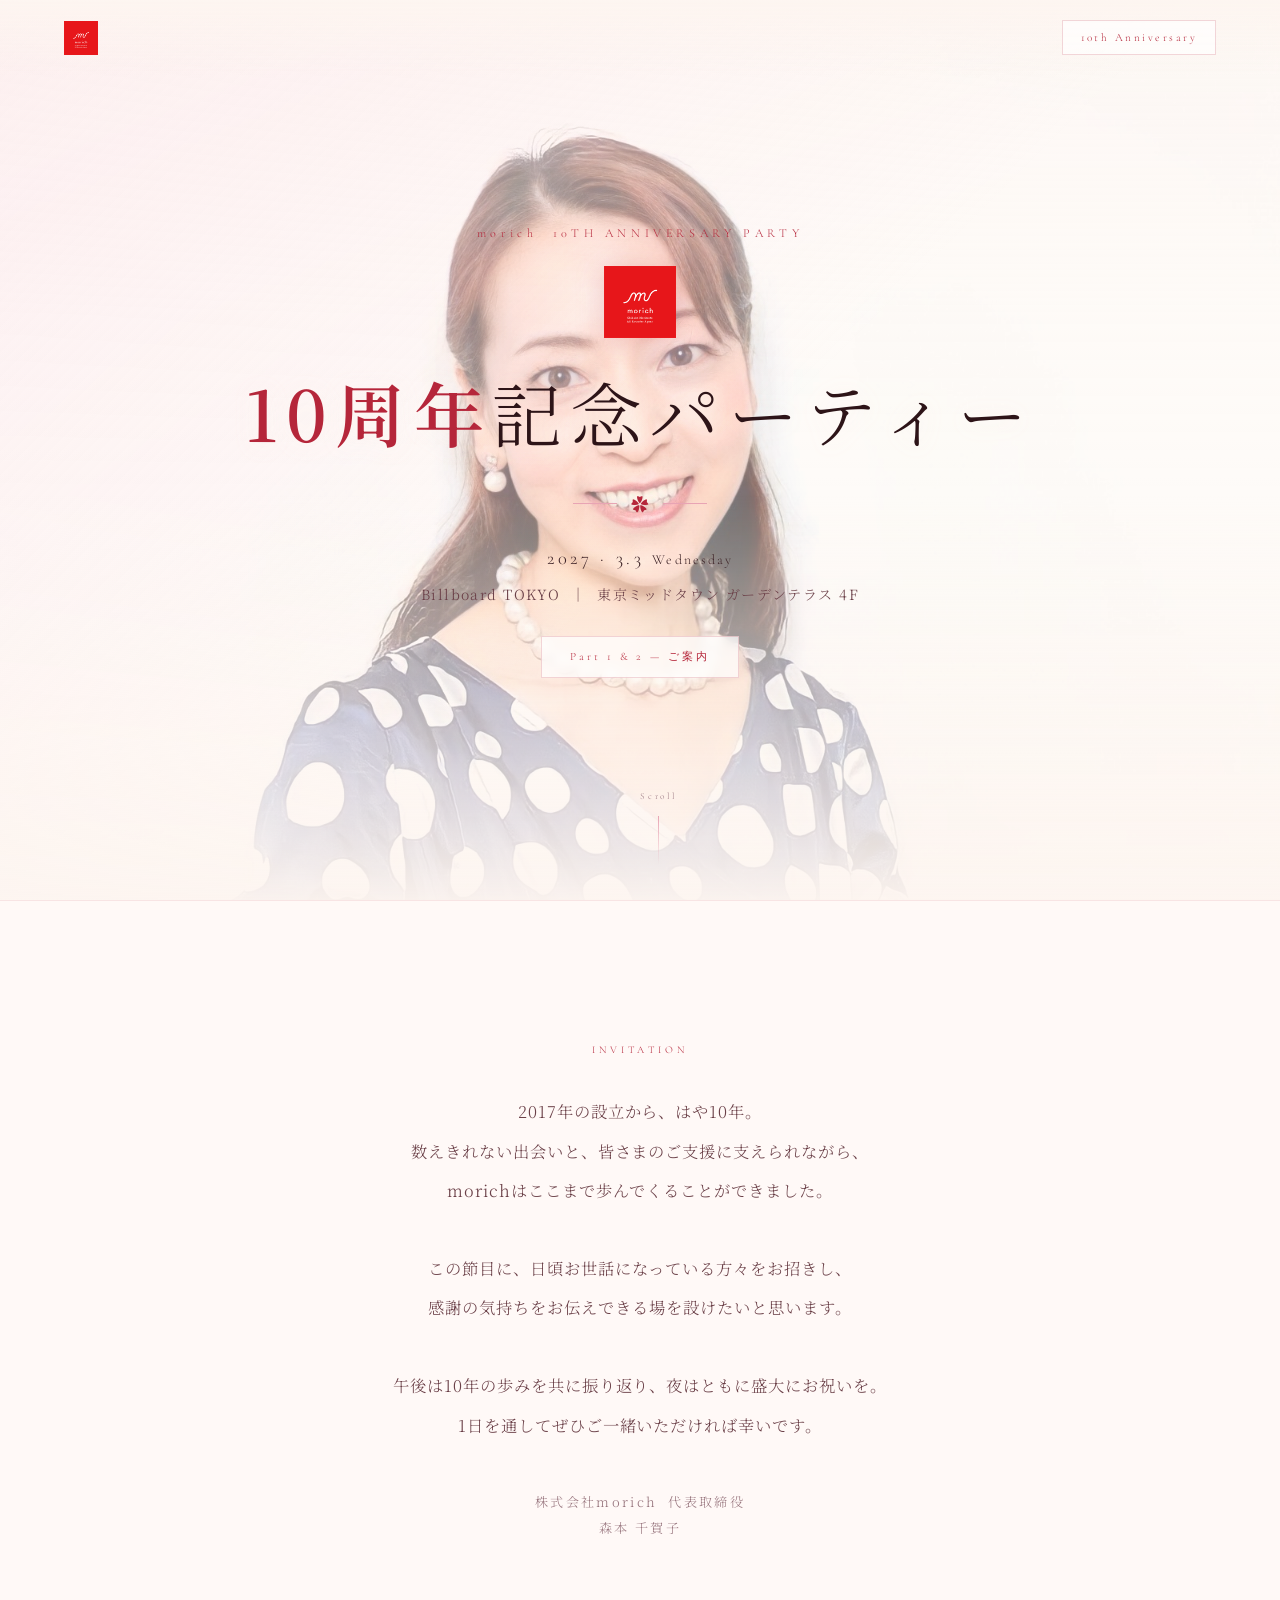
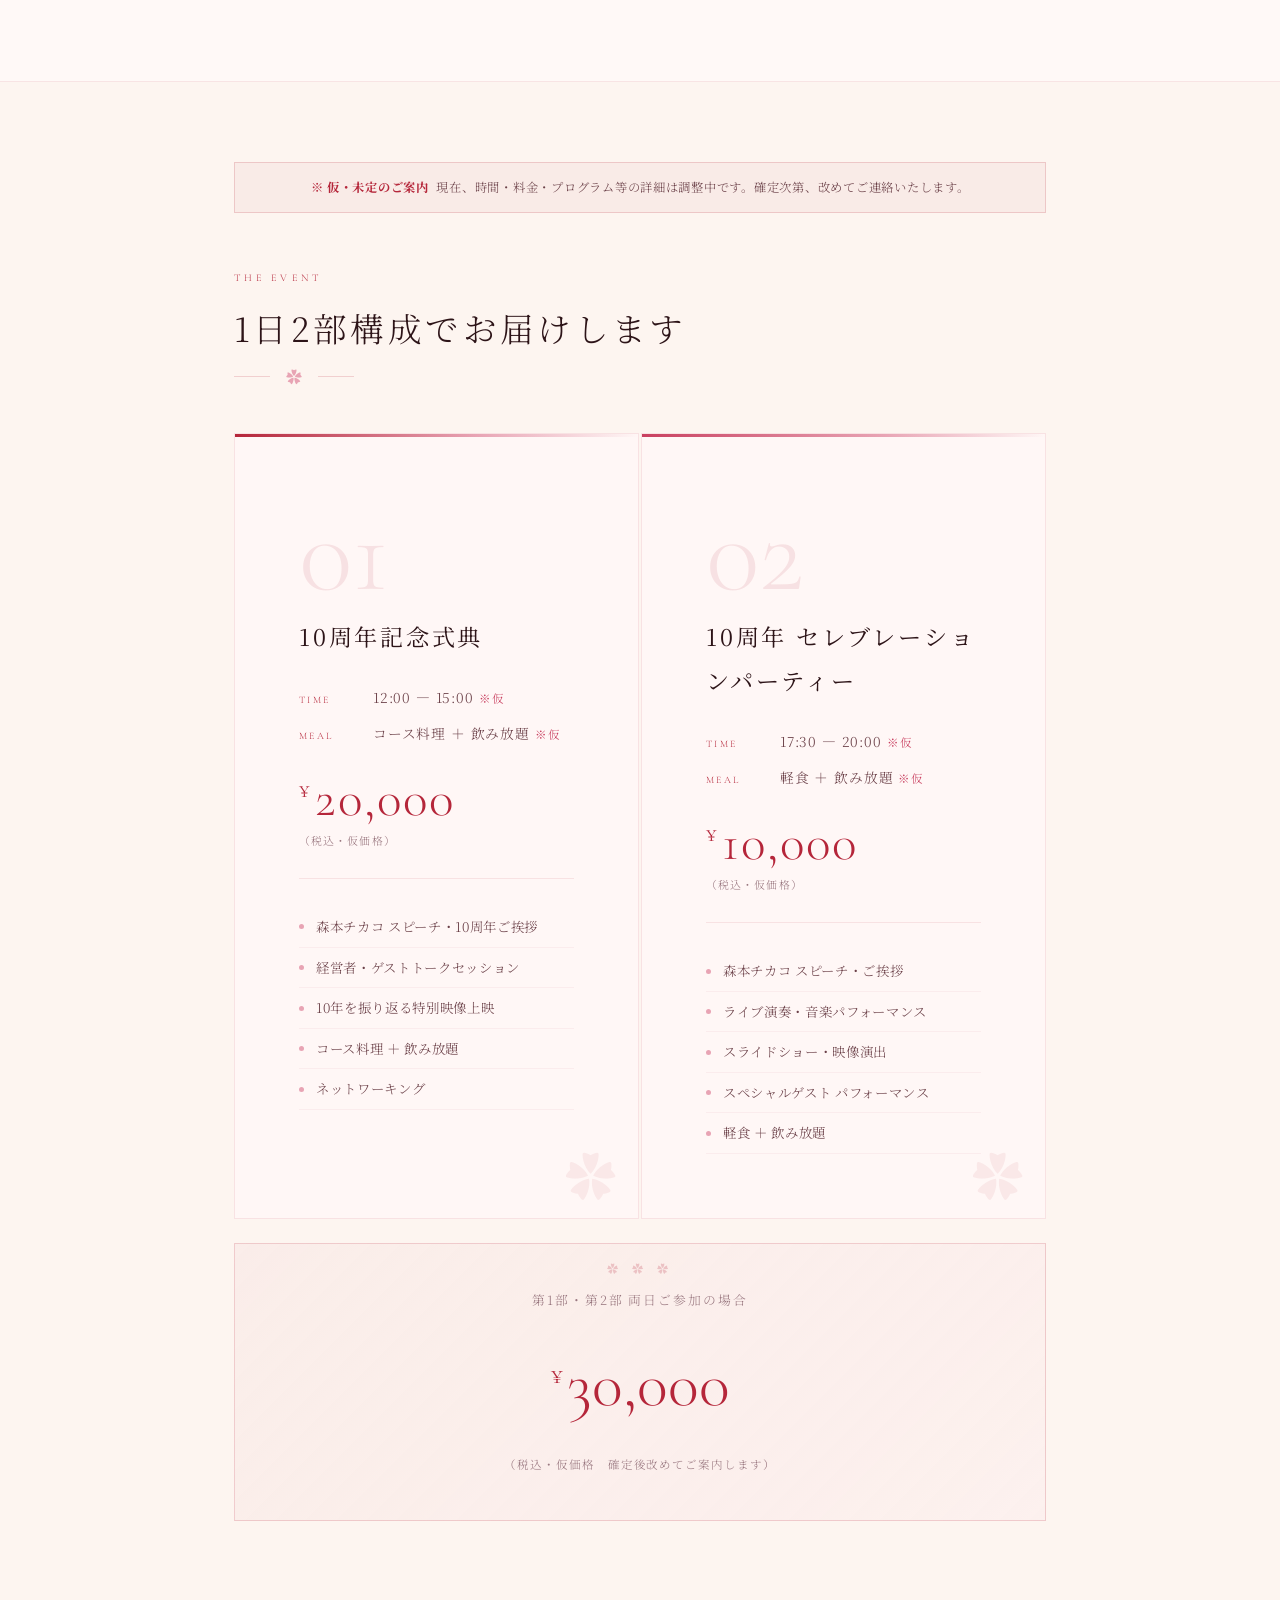
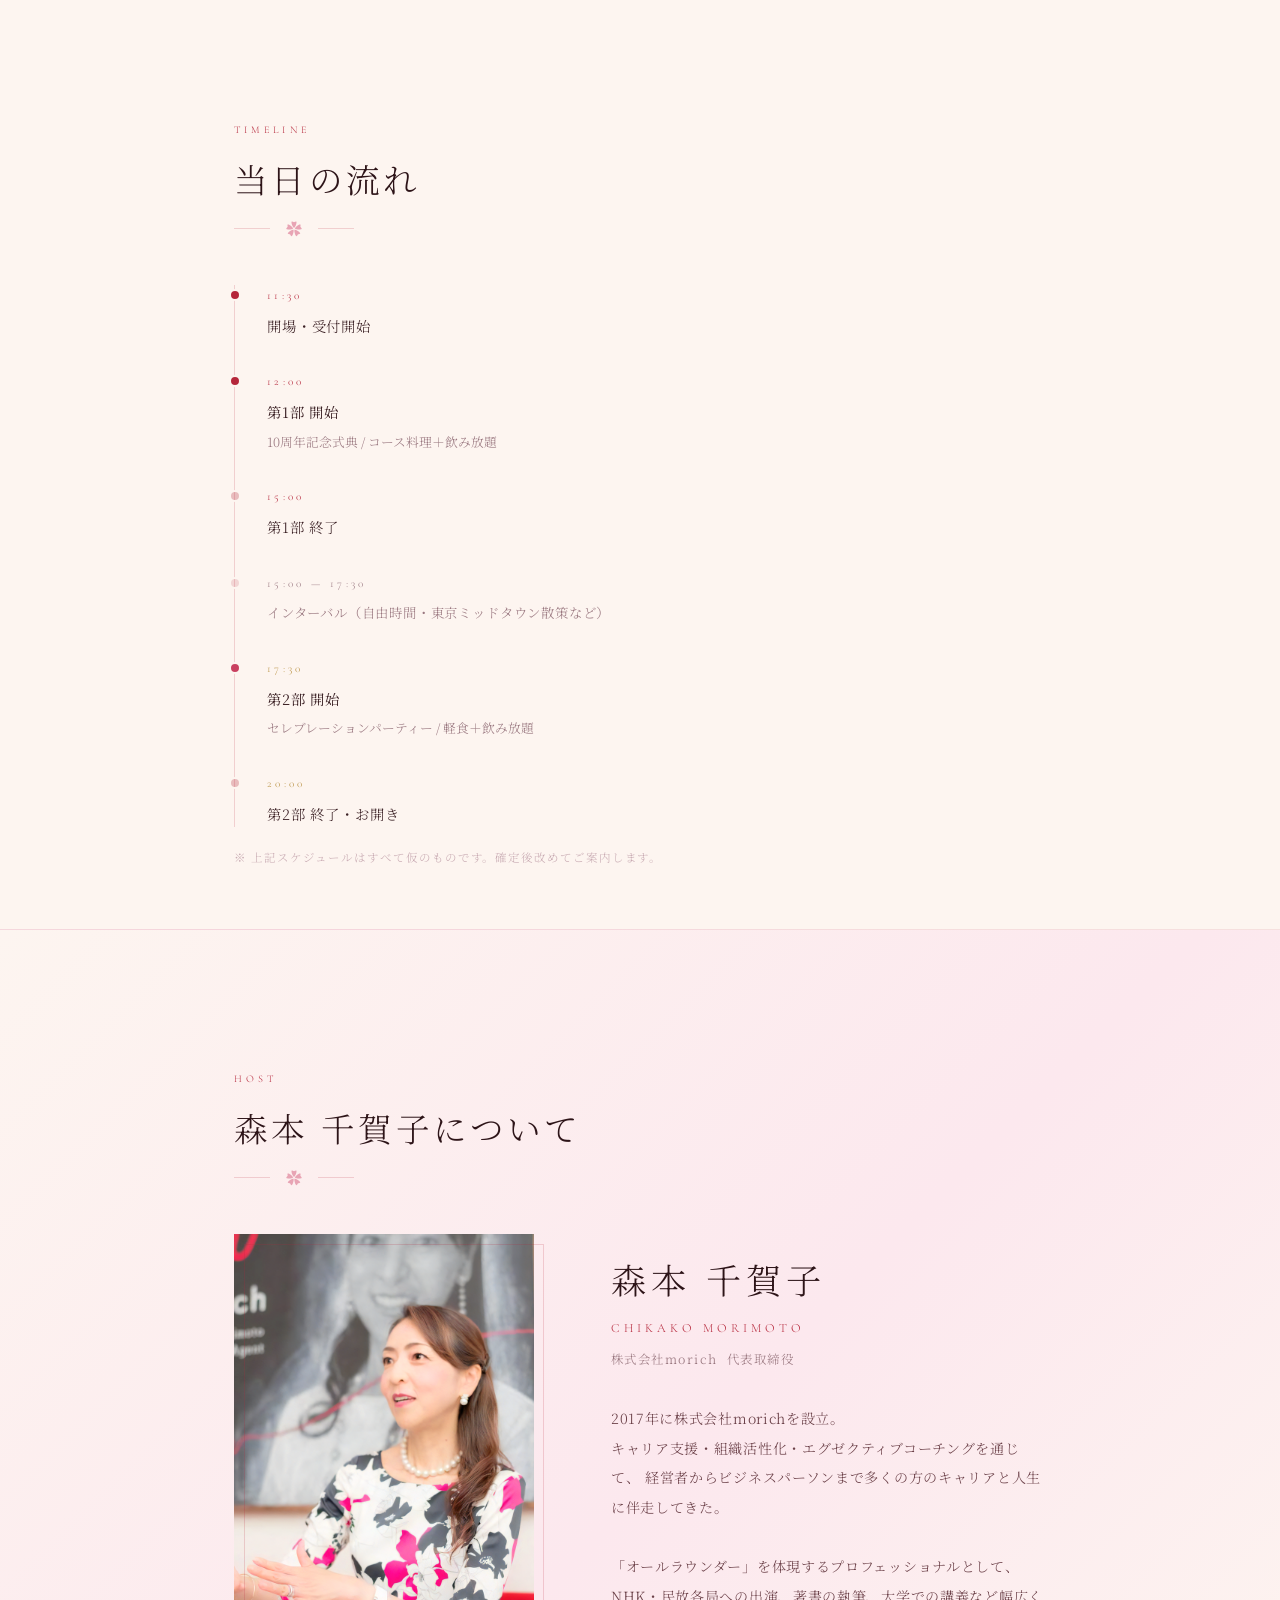
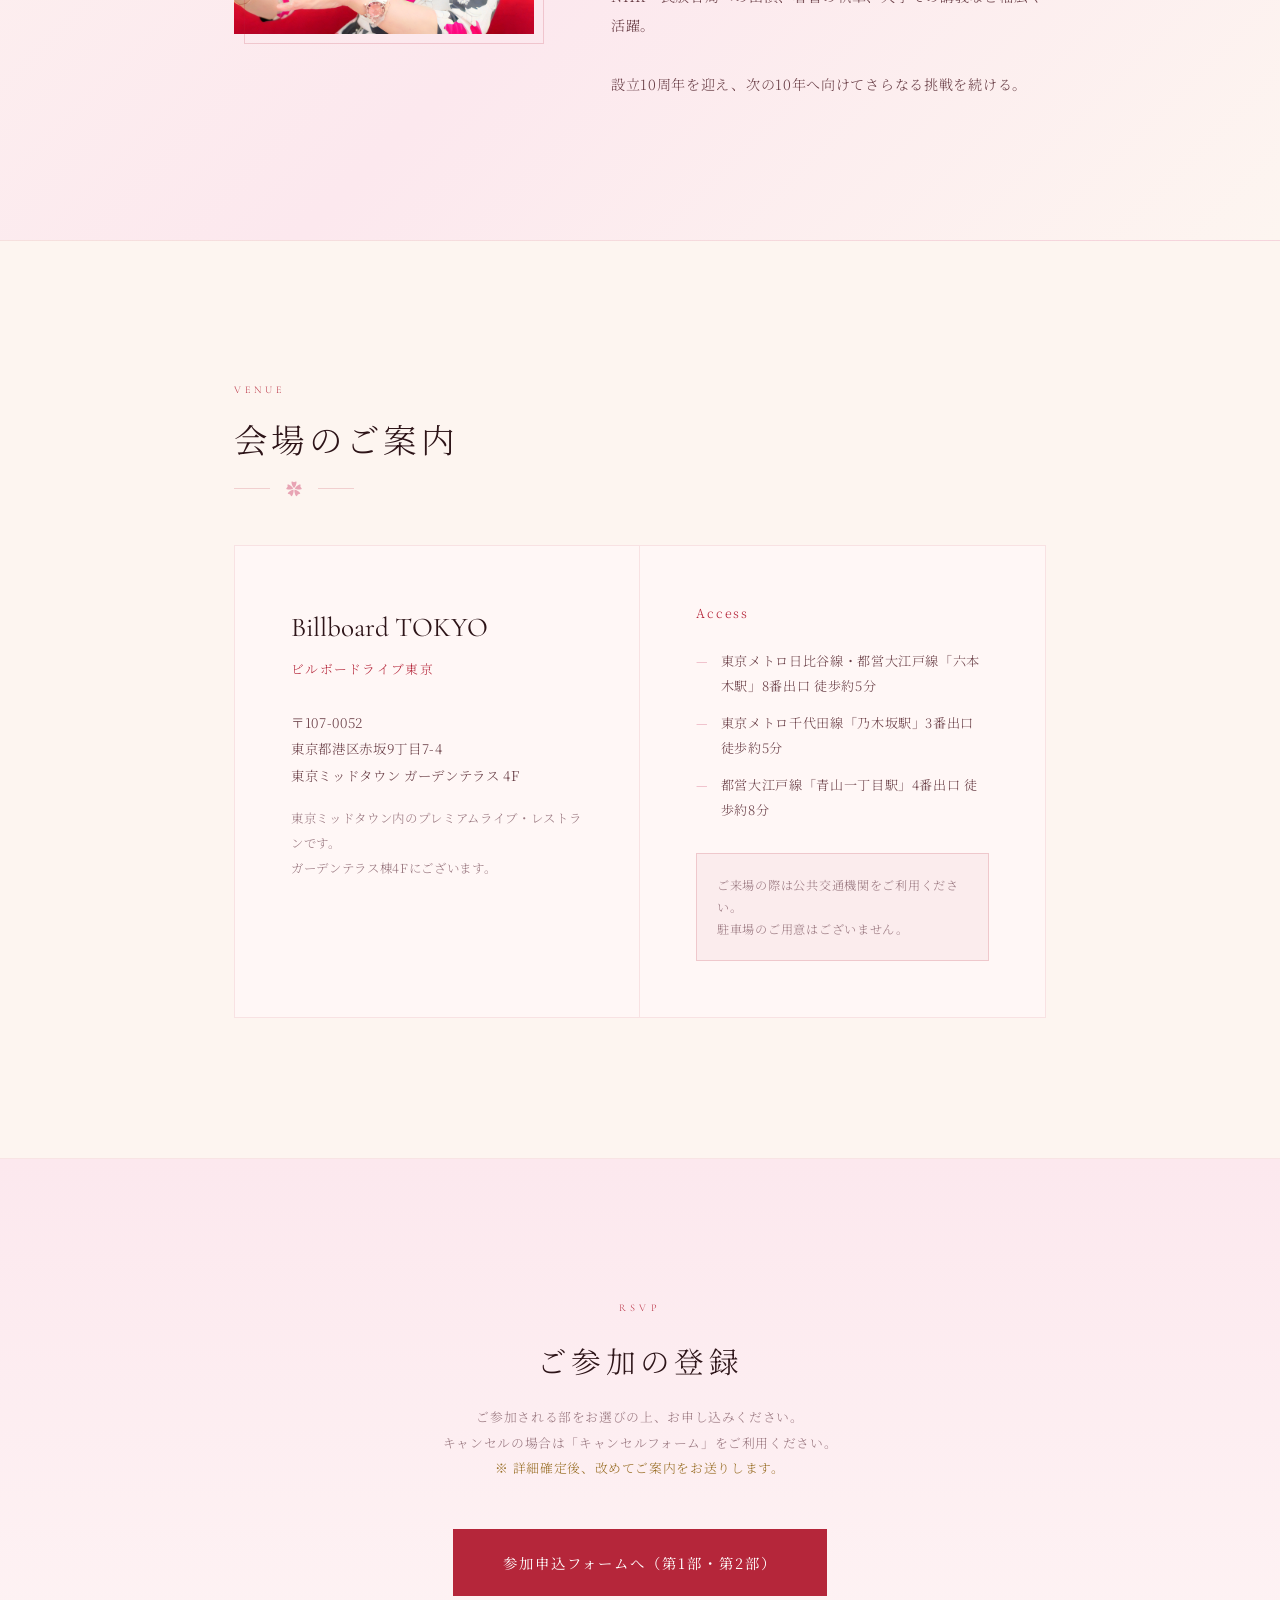
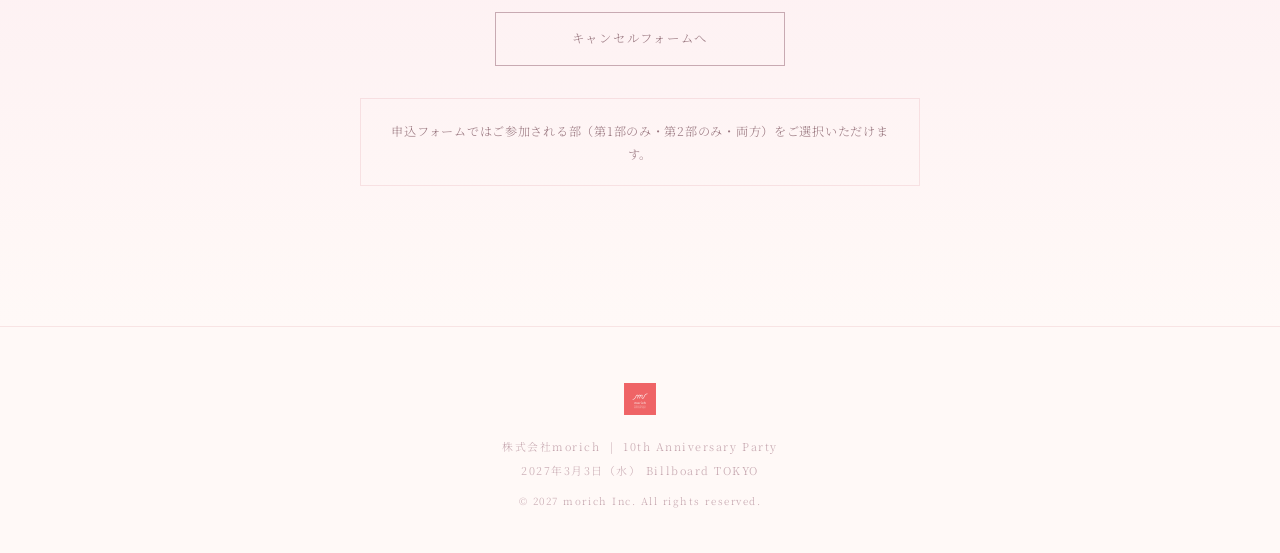
==== commit 1181497b: "Redesign: rose & feminine theme (white x rose red)" ====
--- a/both.html
+++ b/both.html
@@ -25,7 +25,7 @@
       <p class="hero-eyebrow">morich &nbsp;10TH ANNIVERSARY PARTY</p>
       <img src="img/morich-logo.png" alt="morich" class="hero-logo">
       <h1 class="hero-title"><em>10周年</em>記念パーティー</h1>
-      <div class="hero-divider"></div>
+      <div class="hero-ornament"><span>✿</span></div>
       <p class="hero-date">2027 · 3.3 <span style="font-size:.75em;letter-spacing:.15em;">Wednesday</span></p>
       <p class="hero-venue">Billboard TOKYO &nbsp;｜&nbsp; 東京ミッドタウン ガーデンテラス 4F</p>
       <div class="hero-part-badge">Part 1 &amp; 2 — ご案内</div>
@@ -68,7 +68,7 @@
 
       <p class="sec-label reveal">The Event</p>
       <h2 class="sec-title reveal">1日2部構成でお届けします</h2>
-      <div class="sec-divider reveal"></div>
+      <div class="ornament reveal"><span>✿</span></div>
 
       <div class="parts-grid two-col">
 
@@ -147,39 +147,39 @@
     <div class="container">
       <p class="sec-label reveal">Timeline</p>
       <h2 class="sec-title reveal">当日の流れ</h2>
-      <div class="sec-divider reveal"></div>
+      <div class="ornament reveal"><span>✿</span></div>
 
       <div class="reveal" style="border-left:1px solid var(--border);padding-left:32px;max-width:560px;">
         <div style="display:flex;flex-direction:column;gap:0;">
           <div style="position:relative;padding:0 0 32px;">
-            <div style="position:absolute;left:-38px;top:4px;width:12px;height:12px;border-radius:50%;background:var(--gold);border:2px solid var(--bg);"></div>
-            <p style="font-family:var(--font-en);font-size:.7rem;letter-spacing:.3em;color:var(--gold);margin-bottom:6px;">11:30</p>
+            <div style="position:absolute;left:-38px;top:4px;width:12px;height:12px;border-radius:50%;background:var(--rose);border:2px solid var(--bg);"></div>
+            <p style="font-family:var(--font-en);font-size:.7rem;letter-spacing:.3em;color:var(--rose);margin-bottom:6px;">11:30</p>
             <p style="font-size:.9rem;letter-spacing:.06em;">開場・受付開始</p>
           </div>
           <div style="position:relative;padding:0 0 32px;">
-            <div style="position:absolute;left:-38px;top:4px;width:12px;height:12px;border-radius:50%;background:var(--gold);border:2px solid var(--bg);"></div>
-            <p style="font-family:var(--font-en);font-size:.7rem;letter-spacing:.3em;color:var(--gold);margin-bottom:6px;">12:00</p>
+            <div style="position:absolute;left:-38px;top:4px;width:12px;height:12px;border-radius:50%;background:var(--rose);border:2px solid var(--bg);"></div>
+            <p style="font-family:var(--font-en);font-size:.7rem;letter-spacing:.3em;color:var(--rose);margin-bottom:6px;">12:00</p>
             <p style="font-size:.9rem;letter-spacing:.06em;font-weight:400;">第1部 開始</p>
             <p style="font-size:.8rem;color:var(--gray-1);margin-top:4px;">10周年記念式典 / コース料理＋飲み放題</p>
           </div>
           <div style="position:relative;padding:0 0 32px;">
-            <div style="position:absolute;left:-38px;top:4px;width:12px;height:12px;border-radius:50%;background:rgba(196,155,60,.35);border:2px solid var(--bg);"></div>
-            <p style="font-family:var(--font-en);font-size:.7rem;letter-spacing:.3em;color:var(--gold);margin-bottom:6px;">15:00</p>
+            <div style="position:absolute;left:-38px;top:4px;width:12px;height:12px;border-radius:50%;background:rgba(181,38,58,.28);border:2px solid var(--bg);"></div>
+            <p style="font-family:var(--font-en);font-size:.7rem;letter-spacing:.3em;color:var(--rose);margin-bottom:6px;">15:00</p>
             <p style="font-size:.9rem;letter-spacing:.06em;">第1部 終了</p>
           </div>
           <div style="position:relative;padding:0 0 32px;">
-            <div style="position:absolute;left:-38px;top:4px;width:12px;height:12px;border-radius:50%;background:rgba(196,155,60,.2);border:2px solid var(--bg);"></div>
-            <p style="font-family:var(--font-en);font-size:.7rem;letter-spacing:.3em;color:var(--gray-2);margin-bottom:6px;">15:00 — 17:30</p>
+            <div style="position:absolute;left:-38px;top:4px;width:12px;height:12px;border-radius:50%;background:rgba(181,38,58,.15);border:2px solid var(--bg);"></div>
+            <p style="font-family:var(--font-en);font-size:.7rem;letter-spacing:.3em;color:var(--gray-1);margin-bottom:6px;">15:00 — 17:30</p>
             <p style="font-size:.84rem;color:var(--gray-1);letter-spacing:.06em;">インターバル（自由時間・東京ミッドタウン散策など）</p>
           </div>
           <div style="position:relative;padding:0 0 32px;">
-            <div style="position:absolute;left:-38px;top:4px;width:12px;height:12px;border-radius:50%;background:var(--gold-2);border:2px solid var(--bg);"></div>
+            <div style="position:absolute;left:-38px;top:4px;width:12px;height:12px;border-radius:50%;background:var(--rose-2);border:2px solid var(--bg);"></div>
             <p style="font-family:var(--font-en);font-size:.7rem;letter-spacing:.3em;color:var(--gold-2);margin-bottom:6px;">17:30</p>
             <p style="font-size:.9rem;letter-spacing:.06em;font-weight:400;">第2部 開始</p>
             <p style="font-size:.8rem;color:var(--gray-1);margin-top:4px;">セレブレーションパーティー / 軽食＋飲み放題</p>
           </div>
           <div style="position:relative;">
-            <div style="position:absolute;left:-38px;top:4px;width:12px;height:12px;border-radius:50%;background:rgba(196,155,60,.35);border:2px solid var(--bg);"></div>
+            <div style="position:absolute;left:-38px;top:4px;width:12px;height:12px;border-radius:50%;background:rgba(181,38,58,.28);border:2px solid var(--bg);"></div>
             <p style="font-family:var(--font-en);font-size:.7rem;letter-spacing:.3em;color:var(--gold-2);margin-bottom:6px;">20:00</p>
             <p style="font-size:.9rem;letter-spacing:.06em;">第2部 終了・お開き</p>
           </div>
@@ -190,11 +190,11 @@
   </section>
 
   <!-- ── About Morimoto ── -->
-  <section class="section" style="background:var(--bg-2);border-top:1px solid var(--border-dim);border-bottom:1px solid var(--border-dim);">
+  <section class="section" style="background:linear-gradient(135deg,#fdf5f0 0%,#fce8ee 55%,#fdf5f0 100%);border-top:1px solid var(--border-dim);border-bottom:1px solid var(--border-dim);">
     <div class="container">
       <p class="sec-label reveal">Host</p>
       <h2 class="sec-title reveal">森本 千賀子について</h2>
-      <div class="sec-divider reveal"></div>
+      <div class="ornament reveal"><span>✿</span></div>
 
       <div class="about-grid">
         <div class="about-photo reveal">
@@ -222,7 +222,7 @@
     <div class="container">
       <p class="sec-label reveal">Venue</p>
       <h2 class="sec-title reveal">会場のご案内</h2>
-      <div class="sec-divider reveal"></div>
+      <div class="ornament reveal"><span>✿</span></div>
 
       <div class="venue-grid reveal">
         <div class="venue-info">
@@ -243,7 +243,7 @@
             <li>東京メトロ千代田線「乃木坂駅」3番出口 徒歩約5分</li>
             <li>都営大江戸線「青山一丁目駅」4番出口 徒歩約8分</li>
           </ul>
-          <div style="margin-top:24px;padding:20px;background:rgba(196,155,60,.07);border:1px solid var(--border);font-size:.76rem;color:var(--gray-1);letter-spacing:.06em;line-height:1.8;">
+          <div style="margin-top:24px;padding:20px;background:rgba(181,38,58,.05);border:1px solid var(--border);font-size:.76rem;color:var(--gray-1);letter-spacing:.06em;line-height:1.8;">
             ご来場の際は公共交通機関をご利用ください。<br>
             駐車場のご用意はございません。
           </div>
--- a/style.css
+++ b/style.css
@@ -1,36 +1,38 @@
 /* ============================================================
-   MORICH 10TH ANNIVERSARY PARTY — Shared Stylesheet
+   MORICH 10TH ANNIVERSARY PARTY — Rose Edition
    ============================================================ */
 
-@import url('https://fonts.googleapis.com/css2?family=Noto+Serif+JP:wght@200;300;400;600&family=Playfair+Display:ital,wght@0,300;0,400;0,600;1,300;1,400&display=swap');
-
-/* ── Design Tokens ── */
+@import url('https://fonts.googleapis.com/css2?family=Cormorant+Garamond:ital,wght@0,300;0,400;0,500;0,600;1,300;1,400&family=Noto+Serif+JP:wght@200;300;400;600&display=swap');
+
 :root {
-  --black:      #08080a;
-  --bg:         #0c0b0e;
-  --bg-2:       #101013;
-  --bg-card:    rgba(255,255,255,0.03);
-  --gold:       #c49b3c;
-  --gold-2:     #ddb84e;
-  --gold-dim:   rgba(196,155,60,0.12);
-  --red:        #b03030;
-  --white:      #f2ede8;
-  --gray-1:     #888;
-  --gray-2:     #4a4a4a;
-  --border:     rgba(196,155,60,0.22);
-  --border-dim: rgba(255,255,255,0.07);
-  --font-jp:    'Noto Serif JP', 'YuMincho', 'Yu Mincho', serif;
-  --font-en:    'Playfair Display', Georgia, serif;
-  --max-w:      940px;
-  --py:         clamp(80px, 11vw, 140px);
-}
-
-/* ── Reset ── */
+  --bg:          #fdf5f0;
+  --bg-2:        #fff9f7;
+  --bg-rose:     #fce8ee;
+  --bg-card:     rgba(255, 248, 248, 0.88);
+  --rose:        #b5263a;
+  --rose-2:      #c94060;
+  --rose-light:  #e8a4b4;
+  --rose-pale:   rgba(181, 38, 58, 0.07);
+  --gold:        #9a7028;
+  --gold-2:      #b89040;
+  --dark:        #2d1418;
+  --text:        #3c2226;
+  --text-2:      #6b4048;
+  --gray-1:      #9a7880;
+  --gray-2:      #c8aab2;
+  --border:      rgba(181, 38, 58, 0.18);
+  --border-dim:  rgba(181, 38, 58, 0.1);
+  --font-jp:     'Noto Serif JP', 'YuMincho', 'Yu Mincho', serif;
+  --font-en:     'Cormorant Garamond', Georgia, serif;
+  --max-w:       940px;
+  --py:          clamp(80px, 11vw, 140px);
+}
+
 *, *::before, *::after { box-sizing: border-box; margin: 0; padding: 0; }
 html { scroll-behavior: smooth; }
 body {
   background: var(--bg);
-  color: var(--white);
+  color: var(--text);
   font-family: var(--font-jp);
   font-weight: 300;
   line-height: 1.9;
@@ -40,7 +42,6 @@
 img { display: block; max-width: 100%; }
 a   { color: inherit; text-decoration: none; }
 
-/* ── Layout ── */
 .container {
   max-width: var(--max-w);
   margin: 0 auto;
@@ -56,25 +57,26 @@
   display: flex;
   align-items: center;
   justify-content: space-between;
-  padding: 22px clamp(24px, 5vw, 64px);
-  background: linear-gradient(to bottom, rgba(8,8,10,.92) 0%, transparent 100%);
-  transition: background .35s, backdrop-filter .35s;
+  padding: 20px clamp(24px, 5vw, 64px);
+  background: linear-gradient(to bottom, rgba(253,245,240,.96) 0%, transparent 100%);
+  transition: background .35s;
 }
 .nav.scrolled {
-  background: rgba(8,8,10,.96);
+  background: rgba(253,245,240,.97);
   backdrop-filter: blur(12px);
   -webkit-backdrop-filter: blur(12px);
   border-bottom: 1px solid var(--border-dim);
+  box-shadow: 0 2px 20px rgba(181,38,58,.06);
 }
 .nav-logo { height: 34px; width: auto; object-fit: contain; }
 .nav-tag {
   font-family: var(--font-en);
-  font-size: .66rem;
+  font-size: .7rem;
   letter-spacing: .22em;
-  text-transform: uppercase;
-  color: var(--gold);
+  color: var(--rose);
   border: 1px solid var(--border);
   padding: 6px 18px;
+  background: rgba(255,255,255,.65);
 }
 
 /* ── Hero ── */
@@ -92,64 +94,73 @@
   width: 100%; height: 100%;
   object-fit: cover;
   object-position: center 20%;
-  opacity: .28;
-  transform: scale(1.08);
+  opacity: .55;
+  transform: scale(1.06);
   animation: heroZoom 12s ease forwards;
+  filter: saturate(1.1) brightness(1.04);
 }
 .hero-overlay {
   position: absolute; inset: 0;
   background:
-    linear-gradient(to bottom, rgba(8,8,10,.5) 0%, transparent 35%, transparent 55%, rgba(8,8,10,1) 100%),
-    linear-gradient(to right,  rgba(8,8,10,.55) 0%, transparent 65%);
+    linear-gradient(to bottom,
+      rgba(253,240,235,.22) 0%,
+      rgba(253,240,235,.04) 35%,
+      rgba(253,240,235,.0)  55%,
+      rgba(253,245,240,.97) 100%),
+    linear-gradient(135deg,
+      rgba(252,220,230,.38) 0%,
+      transparent 55%);
 }
 .hero-content {
-  position: relative;
-  z-index: 2;
-  text-align: center;
-  padding: 0 24px;
-  display: flex;
-  flex-direction: column;
-  align-items: center;
+  position: relative; z-index: 2;
+  text-align: center; padding: 0 24px;
+  display: flex; flex-direction: column; align-items: center;
 }
 .hero-eyebrow {
   font-family: var(--font-en);
   font-size: clamp(.62rem, 1.4vw, .76rem);
   letter-spacing: .38em;
-  color: var(--gold);
+  color: var(--rose);
   margin-bottom: 20px;
   opacity: 0;
   animation: fadeUp .9s .3s forwards;
 }
 .hero-logo {
-  height: clamp(40px, 8vw, 68px);
-  width: auto;
+  height: clamp(44px, 9vw, 72px); width: auto;
   margin-bottom: 28px;
   opacity: 0;
   animation: fadeUp .9s .55s forwards;
-  filter: brightness(1.05);
+  filter: drop-shadow(0 2px 14px rgba(181,38,58,.22));
 }
 .hero-title {
-  font-size: clamp(1.9rem, 5.5vw, 4.2rem);
+  font-size: clamp(2rem, 5.5vw, 4.4rem);
   font-weight: 300;
   letter-spacing: .12em;
-  line-height: 1.35;
+  line-height: 1.3;
+  color: var(--dark);
   margin-bottom: 10px;
   opacity: 0;
   animation: fadeUp .9s .8s forwards;
-}
-.hero-title em { font-style: normal; font-weight: 600; }
-.hero-divider {
-  width: 50px; height: 1px;
-  background: var(--gold);
-  margin: 22px auto;
+  text-shadow: 0 2px 24px rgba(253,245,240,.9);
+}
+.hero-title em { font-style: normal; font-weight: 600; color: var(--rose); }
+.hero-ornament {
+  display: flex; align-items: center; gap: 14px;
+  margin: 20px auto;
   opacity: 0;
   animation: fadeUp .9s 1.0s forwards;
 }
+.hero-ornament::before,
+.hero-ornament::after {
+  content: ''; height: 1px; width: 44px;
+  background: var(--rose-light);
+}
+.hero-ornament span { color: var(--rose); font-size: 1.1rem; }
 .hero-date {
   font-family: var(--font-en);
-  font-size: clamp(.9rem, 2.2vw, 1.1rem);
-  letter-spacing: .22em;
-  color: rgba(242,237,232,.85);
+  font-size: clamp(.9rem, 2.2vw, 1.15rem);
+  letter-spacing: .2em;
+  color: var(--text);
   margin-bottom: 6px;
   opacity: 0;
   animation: fadeUp .9s 1.15s forwards;
@@ -157,7 +168,7 @@
 .hero-venue {
   font-size: clamp(.75rem, 1.6vw, .88rem);
   letter-spacing: .1em;
-  color: var(--gray-1);
+  color: var(--text-2);
   margin-bottom: 28px;
   opacity: 0;
   animation: fadeUp .9s 1.25s forwards;
@@ -165,93 +176,78 @@
 .hero-part-badge {
   display: inline-block;
   font-family: var(--font-en);
-  font-size: .68rem;
-  letter-spacing: .28em;
-  text-transform: uppercase;
-  color: var(--gold);
+  font-size: .7rem;
+  letter-spacing: .26em;
+  color: var(--rose);
   border: 1px solid var(--border);
-  padding: 8px 26px;
+  padding: 9px 28px;
+  background: rgba(255,255,255,.72);
+  backdrop-filter: blur(4px);
   opacity: 0;
   animation: fadeUp .9s 1.4s forwards;
 }
 .hero-scroll {
-  position: absolute;
-  bottom: 36px; left: 50%;
+  position: absolute; bottom: 36px; left: 50%;
   transform: translateX(-50%);
-  display: flex; flex-direction: column; align-items: center;
-  gap: 10px;
-  font-family: var(--font-en);
-  font-size: .58rem;
-  letter-spacing: .3em;
-  color: var(--gray-2);
+  display: flex; flex-direction: column; align-items: center; gap: 10px;
+  font-family: var(--font-en);
+  font-size: .58rem; letter-spacing: .3em;
+  color: var(--gray-1);
   opacity: 0;
   animation: fadeUp .9s 2s forwards;
 }
 .hero-scroll-line {
   width: 1px; height: 48px;
-  background: linear-gradient(to bottom, var(--gold), transparent);
+  background: linear-gradient(to bottom, var(--rose-light), transparent);
   animation: scrollPulse 2.2s ease-in-out infinite;
 }
 
-/* ── Invitation Letter ── */
+/* ── Ornament divider ── */
+.ornament {
+  display: flex; align-items: center; gap: 16px;
+  margin-bottom: 48px;
+}
+.ornament::before, .ornament::after {
+  content: ''; flex: 0 0 36px; height: 1px;
+  background: var(--border);
+}
+.ornament span { color: var(--rose-light); font-size: 1rem; line-height: 1; }
+
+/* ── Invitation ── */
 .invitation {
   background: var(--bg-2);
-  border-top: 1px solid var(--border);
-  border-bottom: 1px solid var(--border);
-}
-.invitation-inner {
-  max-width: 640px;
-  margin: 0 auto;
-  text-align: center;
-}
+  border-top: 1px solid var(--border-dim);
+  border-bottom: 1px solid var(--border-dim);
+}
+.invitation-inner { max-width: 640px; margin: 0 auto; text-align: center; }
 .invitation-text {
   font-size: clamp(.88rem, 1.9vw, 1.02rem);
-  line-height: 2.4;
-  color: rgba(242,237,232,.82);
-  letter-spacing: .06em;
-}
-.invitation-sig {
-  margin-top: 44px;
-  font-size: .82rem;
-  color: var(--gray-1);
-  letter-spacing: .18em;
-  line-height: 2;
-}
-
-/* ── Notice Banner ── */
+  line-height: 2.4; letter-spacing: .06em;
+  color: var(--text-2);
+}
+.invitation-sig { margin-top: 44px; font-size: .82rem; color: var(--gray-1); letter-spacing: .18em; line-height: 2; }
+
+/* ── Notice ── */
 .notice {
-  background: var(--gold-dim);
+  background: rgba(181,38,58,.05);
   border: 1px solid var(--border);
-  padding: 14px 20px;
-  margin-bottom: 56px;
-  font-size: .77rem;
-  color: rgba(242,237,232,.65);
-  letter-spacing: .06em;
-  text-align: center;
-  line-height: 1.7;
-}
-.notice strong { color: var(--gold); }
-
-/* ── Section Labels ── */
+  padding: 14px 20px; margin-bottom: 56px;
+  font-size: .77rem; color: var(--text-2);
+  letter-spacing: .06em; text-align: center; line-height: 1.7;
+}
+.notice strong { color: var(--rose); }
+
+/* ── Section labels ── */
 .sec-label {
   font-family: var(--font-en);
-  font-size: .64rem;
-  letter-spacing: .4em;
-  text-transform: uppercase;
-  color: var(--gold);
+  font-size: .64rem; letter-spacing: .4em;
+  text-transform: uppercase; color: var(--rose);
   margin-bottom: 14px;
 }
 .sec-title {
   font-size: clamp(1.45rem, 3vw, 2.1rem);
-  font-weight: 300;
-  letter-spacing: .1em;
-  line-height: 1.5;
-  margin-bottom: 16px;
-}
-.sec-divider {
-  width: 36px; height: 1px;
-  background: var(--border);
-  margin-bottom: 48px;
+  font-weight: 300; letter-spacing: .1em; line-height: 1.5;
+  margin-bottom: 16px; color: var(--dark);
 }
 
 /* ── Part Cards ── */
@@ -263,92 +259,60 @@
   background: var(--bg-card);
   border: 1px solid var(--border-dim);
   padding: clamp(32px, 5.5vw, 64px);
-  position: relative;
-  overflow: hidden;
+  position: relative; overflow: hidden;
 }
 .part-card::before {
   content: '';
-  position: absolute;
-  top: 0; left: 0; right: 0;
-  height: 2px;
-  background: linear-gradient(to right, var(--gold) 0%, transparent 70%);
-}
-.part-card.p2::before { background: linear-gradient(to right, var(--gold-2) 0%, transparent 70%); }
-
+  position: absolute; top: 0; left: 0; right: 0; height: 3px;
+  background: linear-gradient(to right, var(--rose) 0%, var(--rose-light) 60%, transparent 100%);
+}
+.part-card.p2::before {
+  background: linear-gradient(to right, var(--rose-2) 0%, var(--rose-light) 60%, transparent 100%);
+}
+.part-card::after {
+  content: '✿';
+  position: absolute; bottom: 18px; right: 22px;
+  font-size: 3.2rem; line-height: 1;
+  color: rgba(181,38,58,.07); pointer-events: none;
+}
 .part-num {
   font-family: var(--font-en);
   font-size: clamp(3.5rem, 9vw, 7rem);
-  font-weight: 300;
-  line-height: 1;
-  color: rgba(196,155,60,.12);
-  margin-bottom: 4px;
-}
-.part-label {
-  font-size: clamp(1.05rem, 2.5vw, 1.45rem);
-  font-weight: 400;
-  letter-spacing: .12em;
-  color: var(--white);
-  margin-bottom: 26px;
-}
+  font-weight: 300; line-height: 1;
+  color: rgba(181,38,58,.1); margin-bottom: 4px;
+}
+.part-label { font-size: clamp(1.05rem, 2.5vw, 1.45rem); font-weight: 400; letter-spacing: .12em; color: var(--dark); margin-bottom: 26px; }
 .part-meta { display: flex; flex-direction: column; gap: 10px; margin-bottom: 28px; }
 .part-meta-row { display: flex; align-items: baseline; gap: 18px; }
-.part-meta-key {
-  font-family: var(--font-en);
-  font-size: .62rem;
-  letter-spacing: .24em;
-  text-transform: uppercase;
-  color: var(--gold);
-  min-width: 56px;
-  flex-shrink: 0;
-}
-.part-meta-val {
-  font-size: .86rem;
-  color: rgba(242,237,232,.82);
-  letter-spacing: .06em;
-}
-.part-price {
-  font-family: var(--font-en);
-  font-size: clamp(2rem, 5vw, 3.2rem);
-  font-weight: 300;
-  letter-spacing: .04em;
-  line-height: 1;
-  margin: 24px 0 4px;
-}
-.part-price sup { font-size: .45em; vertical-align: super; margin-right: 3px; color: var(--gold); }
+.part-meta-key { font-family: var(--font-en); font-size: .62rem; letter-spacing: .24em; text-transform: uppercase; color: var(--rose); min-width: 56px; flex-shrink: 0; }
+.part-meta-val { font-size: .86rem; color: var(--text-2); letter-spacing: .06em; }
+.part-price { font-family: var(--font-en); font-size: clamp(2rem, 5vw, 3.2rem); font-weight: 300; letter-spacing: .04em; line-height: 1; margin: 24px 0 4px; color: var(--rose); }
+.part-price sup { font-size: .45em; vertical-align: super; margin-right: 3px; }
 .part-price-note { font-size: .68rem; color: var(--gray-1); letter-spacing: .1em; }
 .part-rule { height: 1px; background: var(--border-dim); margin: 28px 0; }
 .part-program { list-style: none; }
 .part-program li {
-  font-size: .84rem;
-  color: rgba(242,237,232,.72);
-  letter-spacing: .05em;
-  padding: 7px 0;
-  border-bottom: 1px solid rgba(255,255,255,.04);
+  font-size: .84rem; color: var(--text-2); letter-spacing: .05em;
+  padding: 7px 0; border-bottom: 1px solid rgba(181,38,58,.05);
   display: flex; align-items: center; gap: 12px;
 }
-.part-program li::before {
-  content: '';
-  width: 4px; height: 4px;
-  border-radius: 50%;
-  background: var(--gold);
-  flex-shrink: 0;
-}
-
-/* ── Total Price (both page) ── */
+.part-program li::before { content: ''; width: 5px; height: 5px; border-radius: 50%; background: var(--rose-light); flex-shrink: 0; }
+
+/* ── Total Price (both) ── */
 .total-price-box {
   border: 1px solid var(--border);
-  background: var(--gold-dim);
-  padding: 40px;
-  text-align: center;
-  margin-top: 24px;
+  background: linear-gradient(135deg, rgba(181,38,58,.04) 0%, rgba(252,220,230,.18) 100%);
+  padding: 44px; text-align: center; margin-top: 24px;
+  position: relative; overflow: hidden;
+}
+.total-price-box::before {
+  content: '✿  ✿  ✿';
+  position: absolute; top: 14px; left: 50%;
+  transform: translateX(-50%);
+  font-size: .7rem; color: rgba(181,38,58,.22); letter-spacing: .5em;
 }
 .total-price-label { font-size: .8rem; letter-spacing: .15em; color: var(--gray-1); margin-bottom: 12px; }
-.total-price {
-  font-family: var(--font-en);
-  font-size: clamp(2.5rem, 6vw, 4rem);
-  font-weight: 300;
-  color: var(--gold);
-}
+.total-price { font-family: var(--font-en); font-size: clamp(2.5rem, 6vw, 4rem); font-weight: 300; color: var(--rose); }
 .total-price sup { font-size: .4em; vertical-align: super; margin-right: 4px; }
 .total-price-note { font-size: .72rem; color: var(--gray-1); margin-top: 8px; letter-spacing: .08em; }
 
@@ -361,165 +325,84 @@
 }
 @media (max-width: 700px) { .about-grid { grid-template-columns: 1fr; } }
 .about-photo { position: relative; }
-.about-photo img {
-  width: 100%;
-  aspect-ratio: 3/4;
-  object-fit: cover;
-  object-position: center 10%;
-  filter: contrast(1.05) brightness(.98);
+.about-photo img { width: 100%; aspect-ratio: 3/4; object-fit: cover; object-position: center 10%; filter: saturate(1.06) brightness(1.02); }
+.about-photo::before {
+  content: '';
+  position: absolute; inset: -10px; z-index: -1;
+  background: linear-gradient(135deg, rgba(181,38,58,.18), rgba(232,164,180,.12));
 }
 .about-photo::after {
   content: '';
-  position: absolute;
-  inset: 0;
+  position: absolute; inset: 0;
   border: 1px solid var(--border);
   pointer-events: none;
   transform: translate(10px, 10px);
 }
-.about-name {
-  font-size: clamp(1.6rem, 3.5vw, 2.2rem);
-  font-weight: 300;
-  letter-spacing: .15em;
-  margin-bottom: 4px;
-}
-.about-name-en {
-  font-family: var(--font-en);
-  font-size: .76rem;
-  letter-spacing: .32em;
-  color: var(--gold);
-  text-transform: uppercase;
-  margin-bottom: 8px;
-}
-.about-title {
-  font-size: .78rem;
-  color: var(--gray-1);
-  letter-spacing: .12em;
-  margin-bottom: 32px;
-}
-.about-bio {
-  font-size: .88rem;
-  line-height: 2.1;
-  color: rgba(242,237,232,.75);
-  letter-spacing: .05em;
-}
+.about-name { font-size: clamp(1.6rem, 3.5vw, 2.2rem); font-weight: 300; letter-spacing: .15em; color: var(--dark); margin-bottom: 4px; }
+.about-name-en { font-family: var(--font-en); font-size: .78rem; letter-spacing: .32em; color: var(--rose); text-transform: uppercase; margin-bottom: 8px; }
+.about-title { font-size: .78rem; color: var(--gray-1); letter-spacing: .12em; margin-bottom: 32px; }
+.about-bio { font-size: .88rem; line-height: 2.1; letter-spacing: .05em; color: var(--text-2); }
 
 /* ── Venue ── */
-.venue-grid {
-  display: grid;
-  grid-template-columns: 1fr 1fr;
-  border: 1px solid var(--border-dim);
-  gap: 0;
-}
+.venue-grid { display: grid; grid-template-columns: 1fr 1fr; border: 1px solid var(--border-dim); background: var(--bg-card); }
 @media (max-width: 660px) { .venue-grid { grid-template-columns: 1fr; } }
-.venue-info {
-  padding: clamp(32px, 5vw, 56px);
-  background: var(--bg-card);
-  border-right: 1px solid var(--border-dim);
-}
+.venue-info { padding: clamp(32px, 5vw, 56px); border-right: 1px solid var(--border-dim); }
 @media (max-width: 660px) { .venue-info { border-right: none; border-bottom: 1px solid var(--border-dim); } }
-.venue-name-en {
-  font-family: var(--font-en);
-  font-size: clamp(1.2rem, 3vw, 1.7rem);
-  font-weight: 400;
-  letter-spacing: .04em;
-  margin-bottom: 4px;
-}
-.venue-name-jp { font-size: .8rem; color: var(--gold); letter-spacing: .1em; margin-bottom: 28px; }
-.venue-detail { font-size: .84rem; color: rgba(242,237,232,.68); line-height: 2; letter-spacing: .05em; }
+.venue-name-en { font-family: var(--font-en); font-size: clamp(1.2rem, 3vw, 1.7rem); font-weight: 400; color: var(--dark); margin-bottom: 4px; }
+.venue-name-jp { font-size: .8rem; color: var(--rose); letter-spacing: .1em; margin-bottom: 28px; }
+.venue-detail { font-size: .84rem; color: var(--text-2); line-height: 2; letter-spacing: .05em; }
 .venue-detail p + p { margin-top: 12px; }
-.venue-access {
-  padding: clamp(32px, 5vw, 56px);
-  background: var(--bg-card);
-}
-.venue-access-title { font-size: .78rem; letter-spacing: .15em; color: var(--gold); margin-bottom: 18px; }
+.venue-access { padding: clamp(32px, 5vw, 56px); }
+.venue-access-title { font-size: .78rem; letter-spacing: .15em; color: var(--rose); margin-bottom: 18px; }
 .venue-access-list { list-style: none; }
-.venue-access-list li {
-  font-size: .82rem;
-  color: rgba(242,237,232,.68);
-  letter-spacing: .05em;
-  padding: 6px 0;
-  display: flex; gap: 12px;
-}
-.venue-access-list li::before { content: '—'; color: var(--gold); flex-shrink: 0; }
+.venue-access-list li { font-size: .82rem; color: var(--text-2); letter-spacing: .05em; padding: 6px 0; display: flex; gap: 12px; }
+.venue-access-list li::before { content: '—'; color: var(--rose-light); flex-shrink: 0; }
 
 /* ── Registration ── */
-.register { background: var(--bg-2); border-top: 1px solid var(--border); }
+.register {
+  background: linear-gradient(to bottom, var(--bg-rose) 0%, var(--bg-2) 100%);
+  border-top: 1px solid var(--border-dim);
+}
 .register-inner { text-align: center; max-width: 560px; margin: 0 auto; }
-.register-title {
-  font-size: clamp(1.3rem, 3vw, 1.85rem);
-  font-weight: 300;
-  letter-spacing: .15em;
-  margin-bottom: 16px;
-}
-.register-note {
-  font-size: .8rem;
-  color: var(--gray-1);
-  letter-spacing: .05em;
-  line-height: 2;
-  margin-bottom: 48px;
-}
+.register-title { font-size: clamp(1.3rem, 3vw, 1.85rem); font-weight: 300; letter-spacing: .15em; color: var(--dark); margin-bottom: 16px; }
+.register-note { font-size: .8rem; color: var(--gray-1); letter-spacing: .05em; line-height: 2; margin-bottom: 48px; }
 .btn-group { display: flex; flex-direction: column; gap: 16px; align-items: center; }
 .btn {
-  display: inline-flex;
-  align-items: center; justify-content: center;
-  gap: 10px;
-  font-family: var(--font-jp);
-  cursor: pointer;
-  transition: all .28s;
-  text-decoration: none;
-  min-width: 290px;
-  letter-spacing: .14em;
+  display: inline-flex; align-items: center; justify-content: center;
+  gap: 10px; font-family: var(--font-jp);
+  cursor: pointer; transition: all .28s;
+  text-decoration: none; min-width: 290px; letter-spacing: .14em;
 }
 .btn-primary {
-  background: var(--gold);
-  color: var(--black);
-  border: 2px solid var(--gold);
-  font-size: .9rem;
-  font-weight: 400;
-  padding: 18px 48px;
+  background: var(--rose); color: #fff;
+  border: 2px solid var(--rose);
+  font-size: .9rem; font-weight: 400; padding: 18px 48px;
 }
 .btn-primary:hover {
-  background: var(--gold-2);
-  border-color: var(--gold-2);
+  background: var(--rose-2); border-color: var(--rose-2);
   transform: translateY(-2px);
-  box-shadow: 0 10px 28px rgba(196,155,60,.28);
+  box-shadow: 0 10px 28px rgba(181,38,58,.3);
 }
 .btn-secondary {
-  background: transparent;
-  color: var(--gray-1);
+  background: transparent; color: var(--gray-1);
   border: 1px solid var(--gray-2);
-  font-size: .78rem;
-  padding: 14px 40px;
-}
-.btn-secondary:hover { color: var(--white); border-color: rgba(255,255,255,.4); }
+  font-size: .78rem; padding: 14px 40px;
+}
+.btn-secondary:hover { color: var(--rose); border-color: var(--rose); }
 
 /* ── Footer ── */
-.footer { padding: 56px 0 40px; border-top: 1px solid var(--border-dim); }
+.footer { padding: 56px 0 40px; border-top: 1px solid var(--border-dim); background: var(--bg-2); }
 .footer-inner { display: flex; flex-direction: column; align-items: center; gap: 20px; text-align: center; }
-.footer-logo { height: 30px; width: auto; filter: brightness(.6); }
+.footer-logo { height: 32px; width: auto; opacity: .65; }
 .footer-text { font-size: .68rem; color: var(--gray-2); letter-spacing: .14em; line-height: 2.2; }
-.footer-text a { color: var(--gray-1); border-bottom: 1px solid transparent; transition: border-color .2s; }
-.footer-text a:hover { border-color: var(--gray-1); }
 
 /* ── Scroll Reveal ── */
 .reveal { opacity: 0; transform: translateY(28px); transition: opacity .85s ease, transform .85s ease; }
-.reveal.up { transform: translateY(28px); }
 .reveal.visible { opacity: 1 !important; transform: none !important; }
 
 /* ── Animations ── */
-@keyframes heroZoom {
-  from { transform: scale(1.08); }
-  to   { transform: scale(1); }
-}
-@keyframes fadeUp {
-  from { opacity: 0; transform: translateY(18px); }
-  to   { opacity: 1; transform: translateY(0); }
-}
-@keyframes scrollPulse {
-  0%,100% { opacity: .9; transform: scaleY(1); }
-  50%      { opacity: .3; transform: scaleY(.75); }
-}
-
-/* ── Misc ── */
-.gold-text { color: var(--gold); }
-.tentative { color: var(--gold); font-size: .72rem; letter-spacing: .1em; }
+@keyframes heroZoom { from { transform: scale(1.06); } to { transform: scale(1); } }
+@keyframes fadeUp { from { opacity: 0; transform: translateY(18px); } to { opacity: 1; transform: translateY(0); } }
+@keyframes scrollPulse { 0%,100% { opacity: .9; } 50% { opacity: .3; } }
+
+.tentative { color: var(--rose-2); font-size: .72rem; letter-spacing: .1em; }
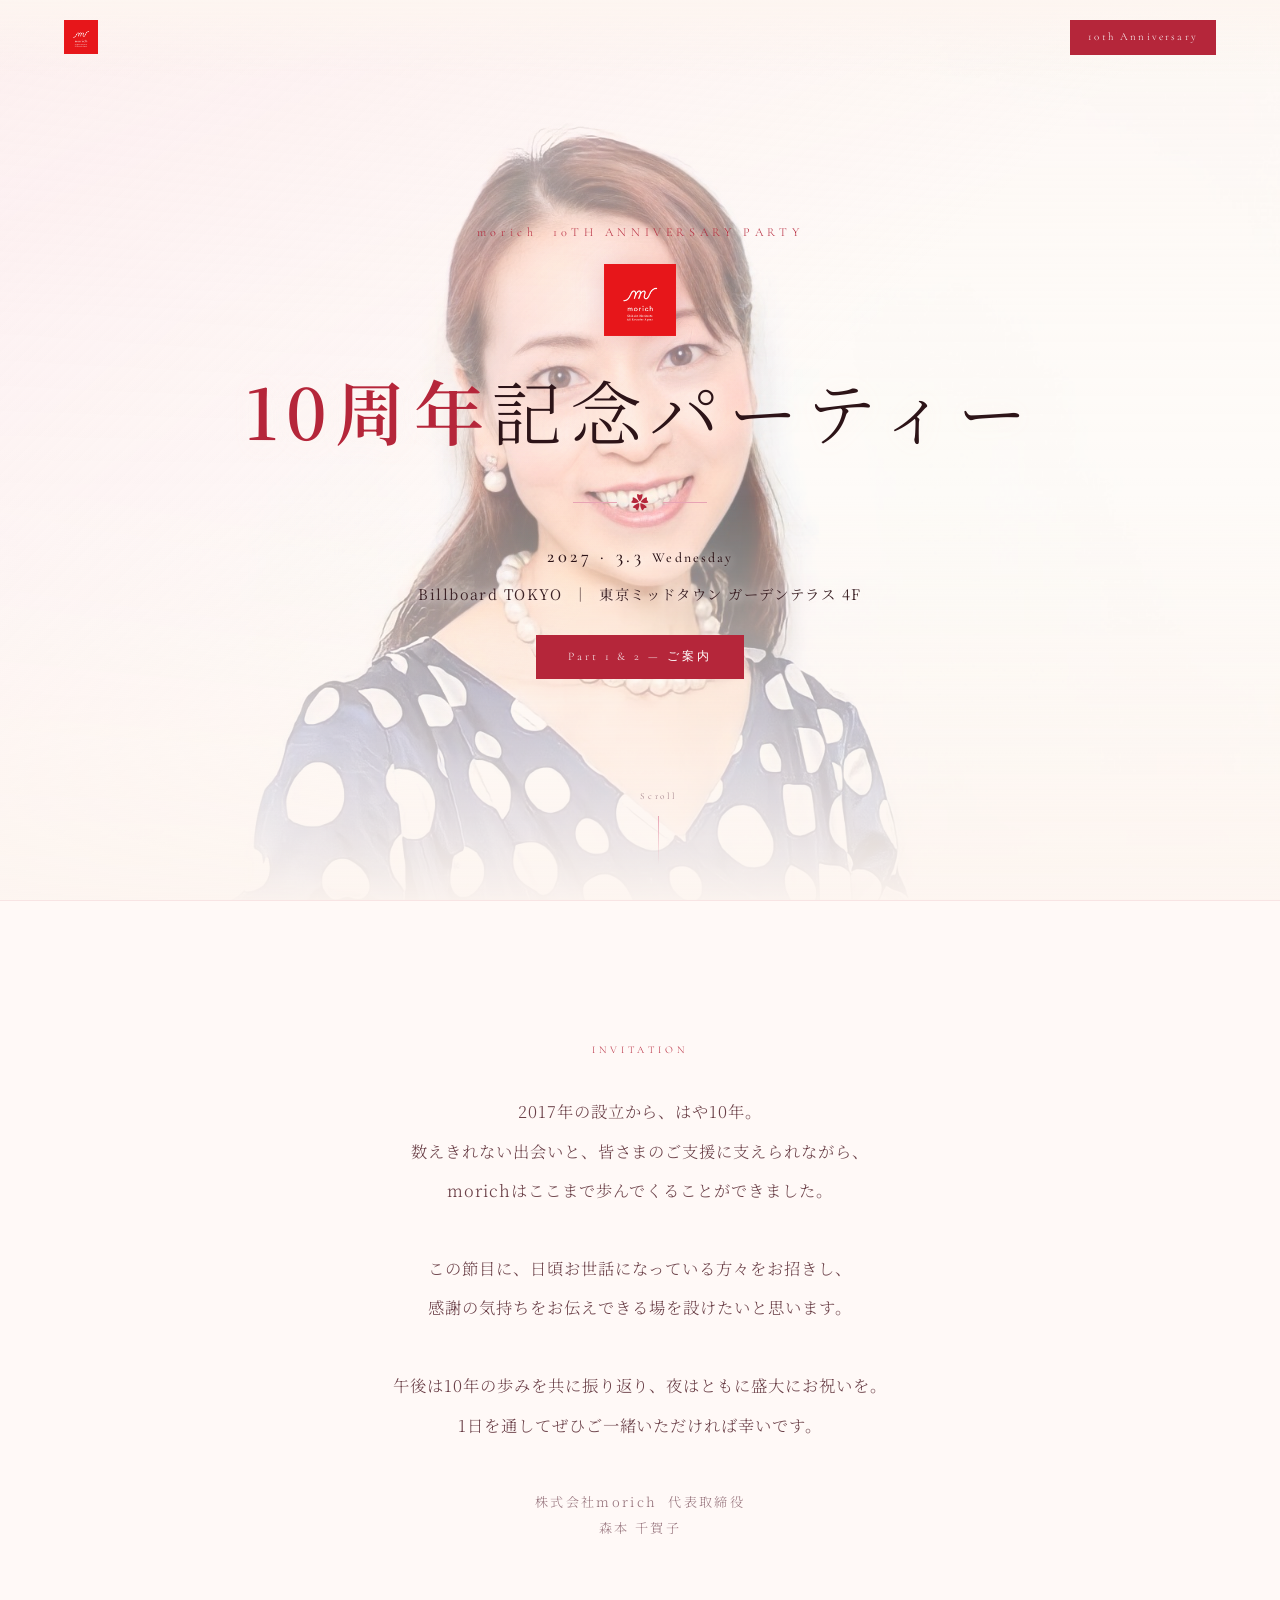
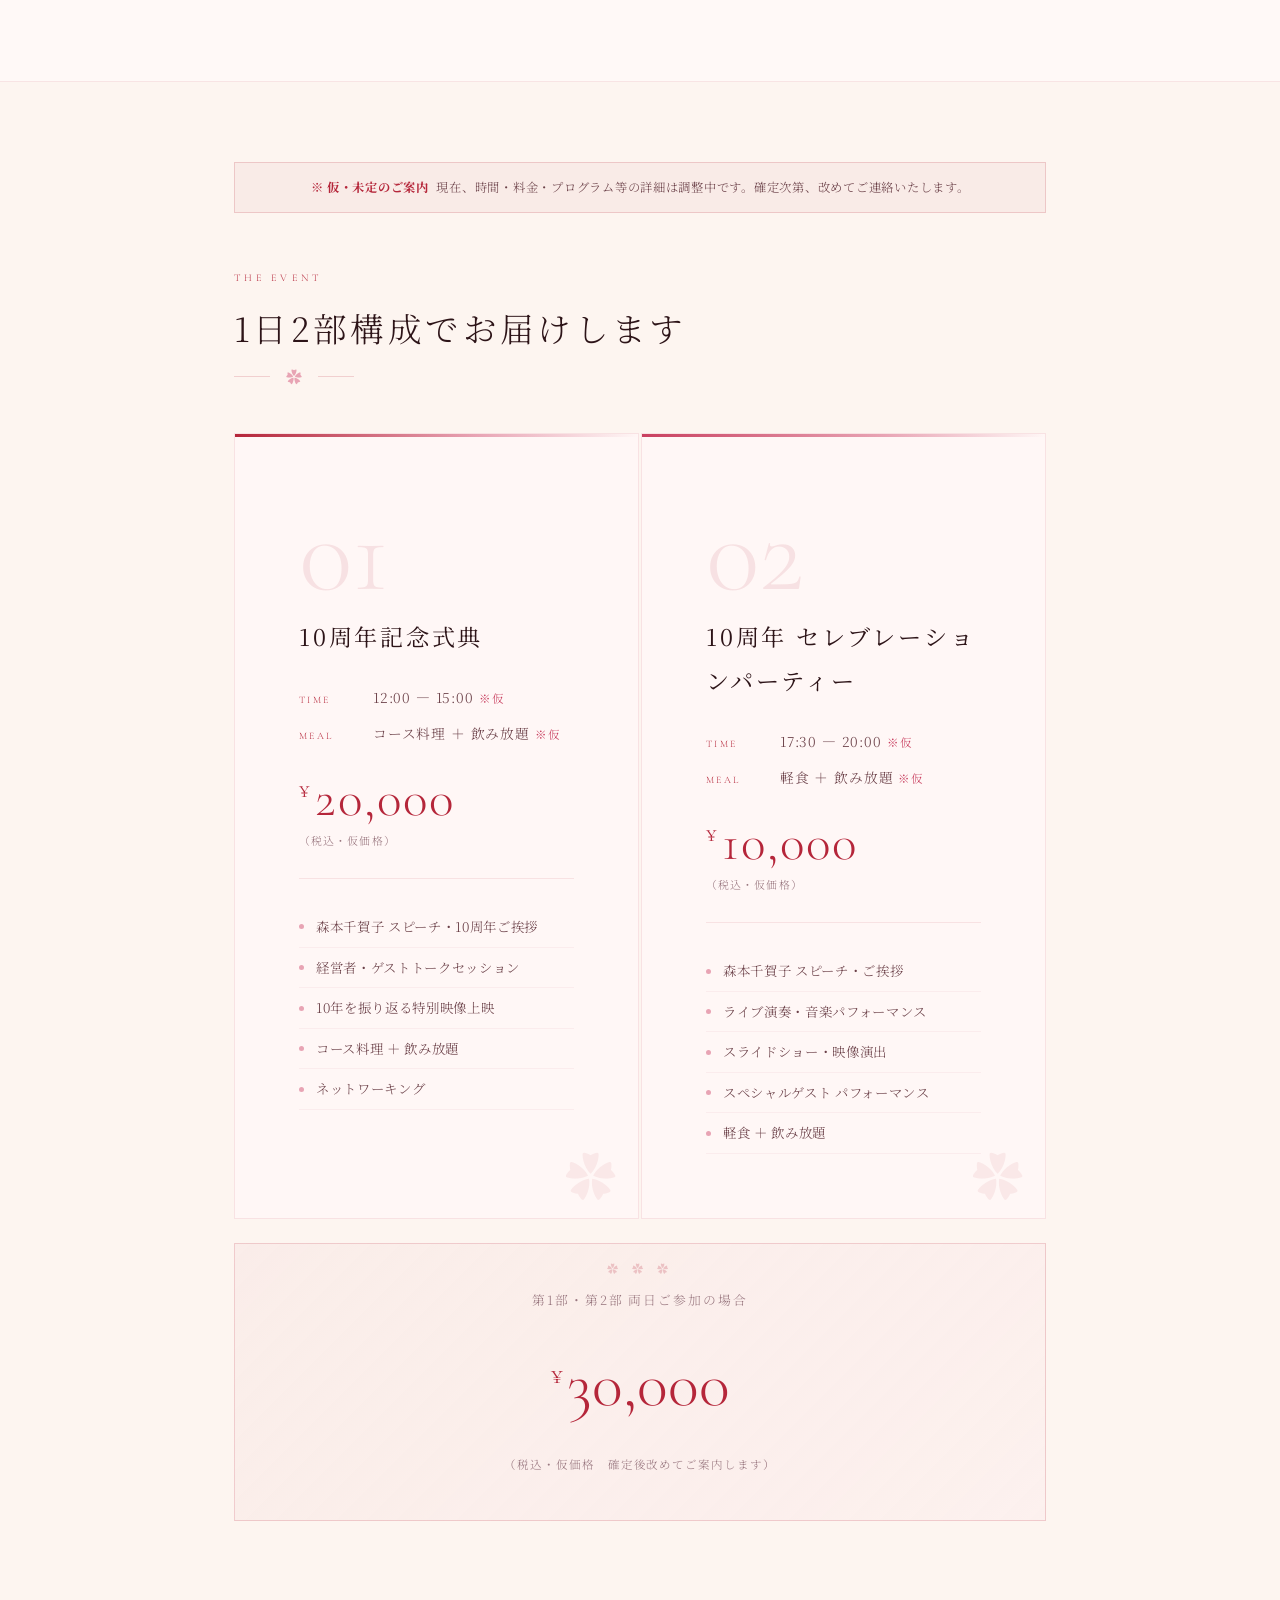
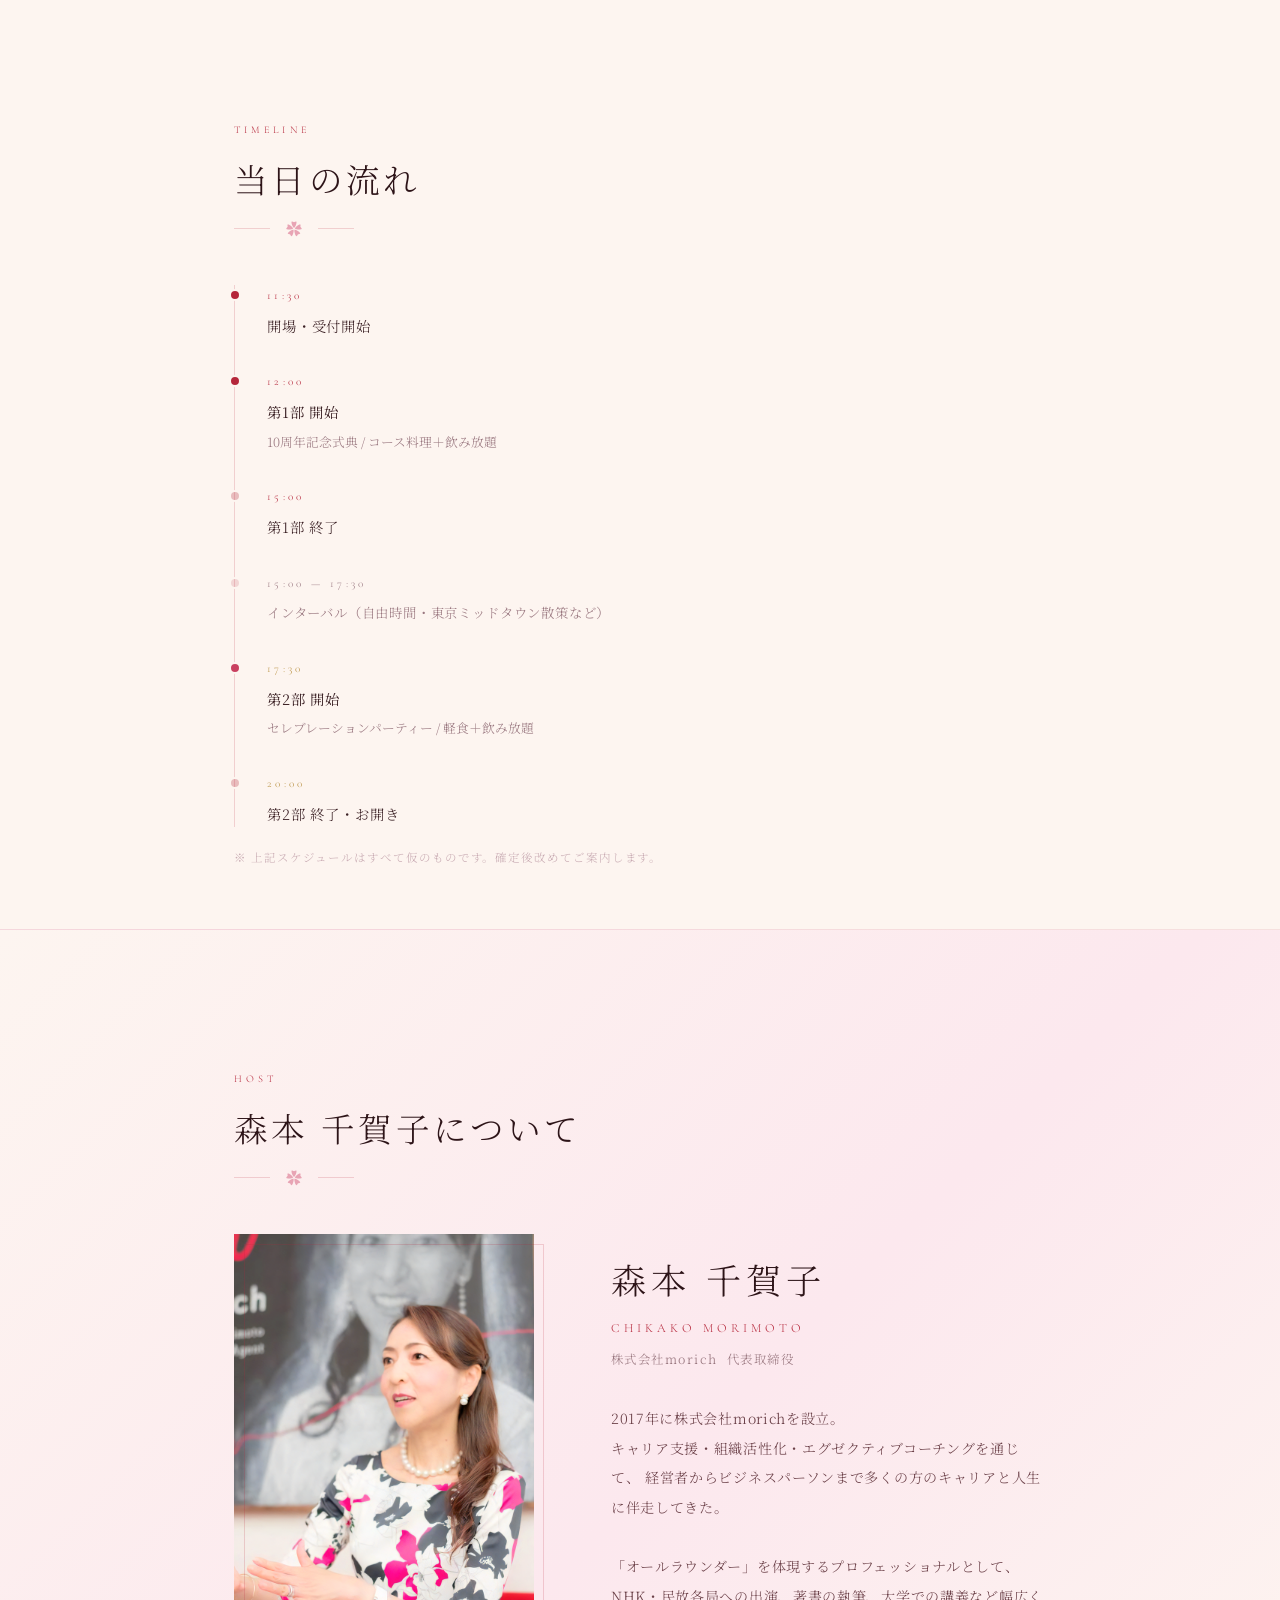
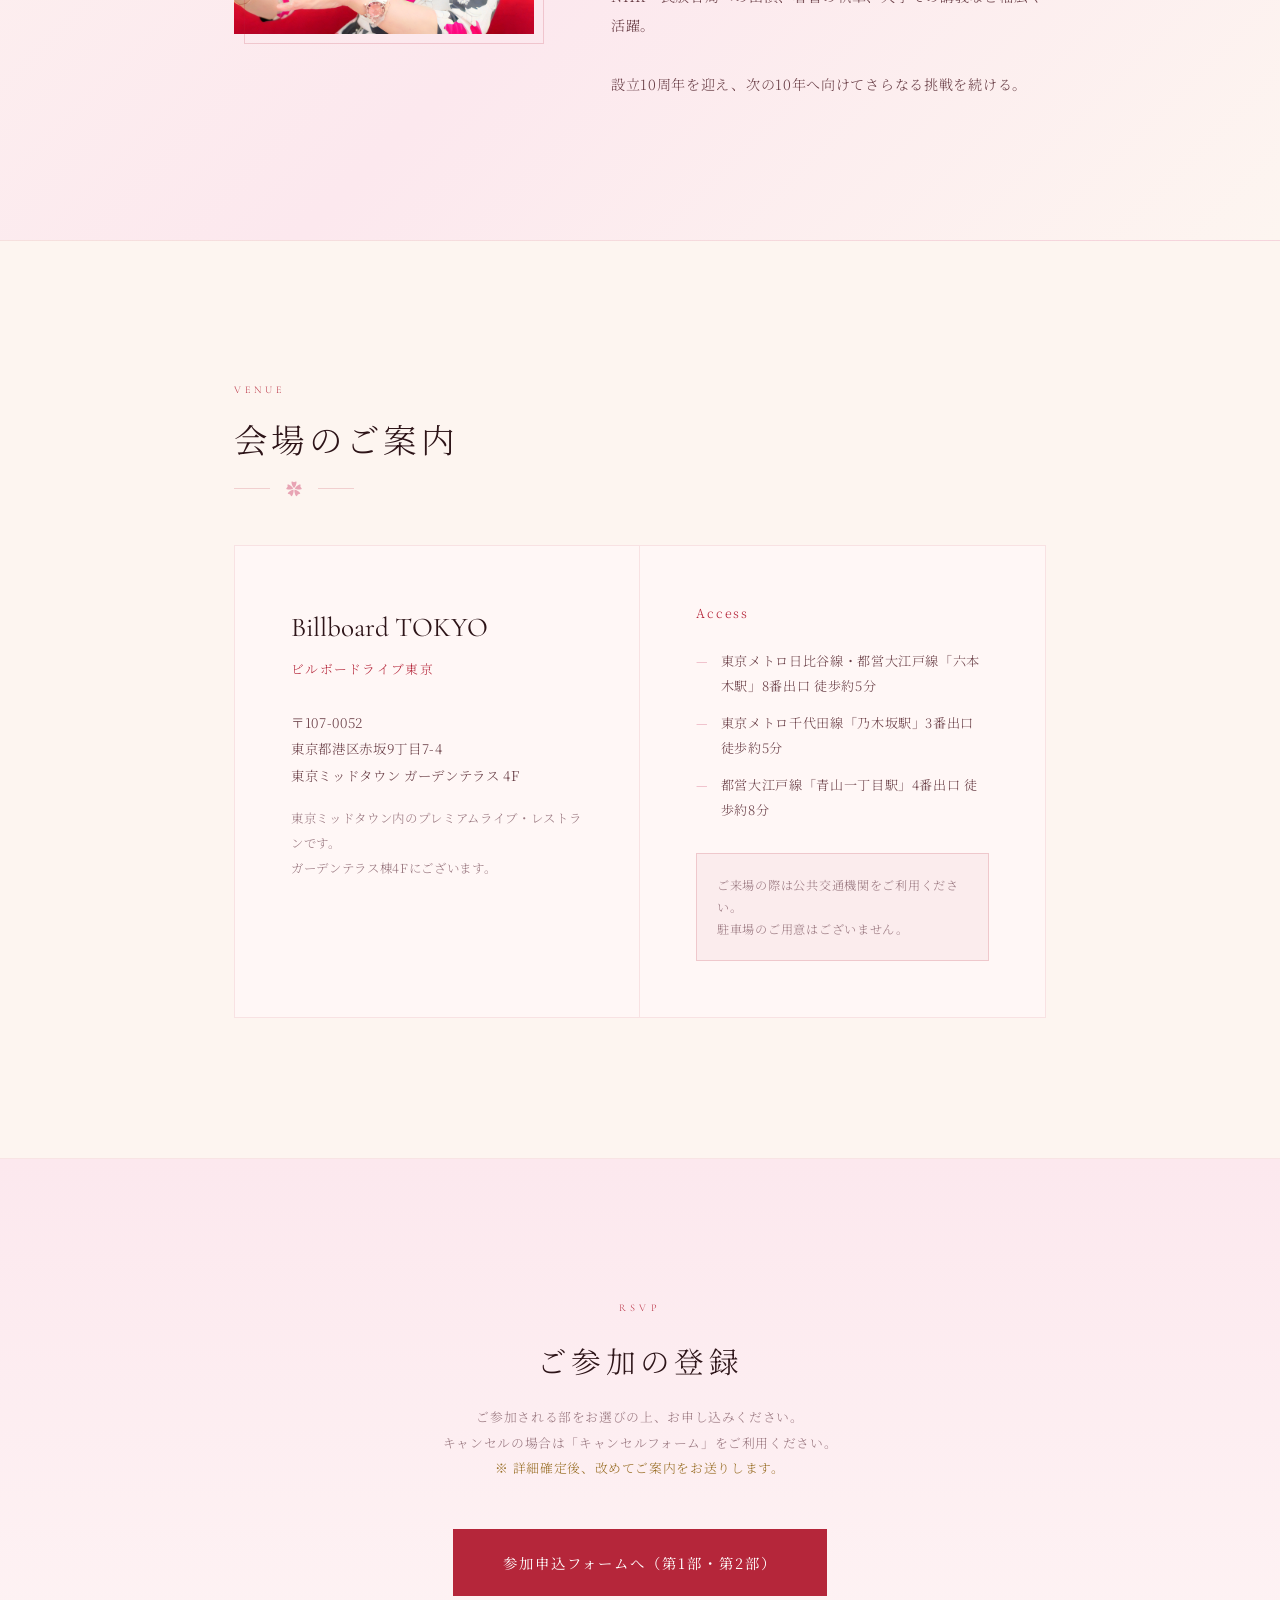
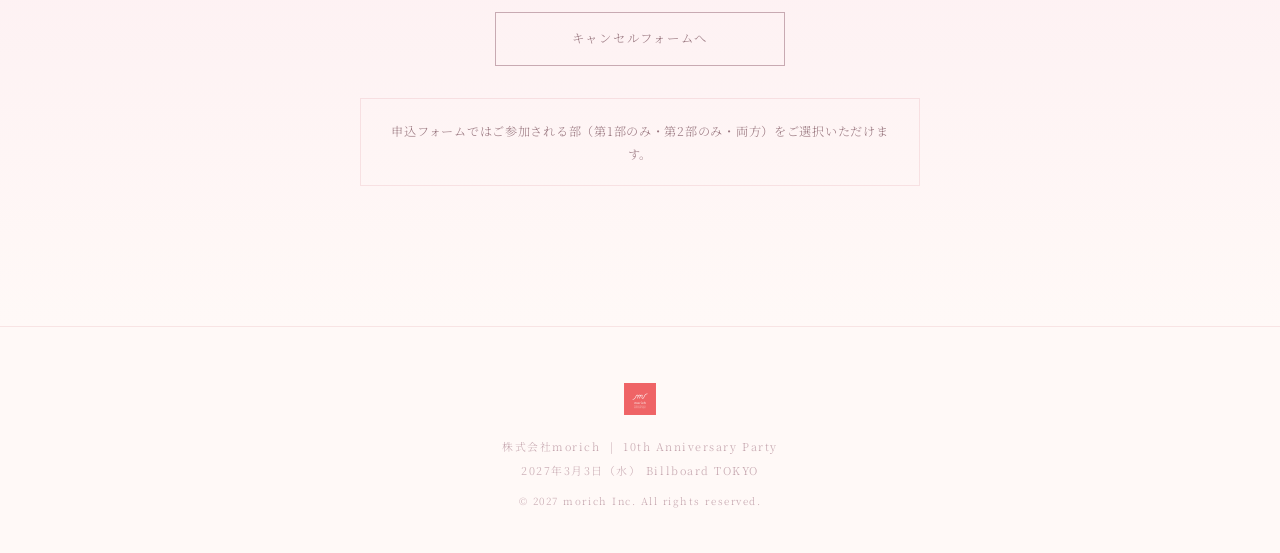
==== commit 0b72e538: "Fix: hero visibility, red badges, kanji name" ====
--- a/both.html
+++ b/both.html
@@ -93,7 +93,7 @@
 
           <div class="part-rule"></div>
           <ul class="part-program">
-            <li>森本チカコ スピーチ・10周年ご挨拶</li>
+            <li>森本千賀子 スピーチ・10周年ご挨拶</li>
             <li>経営者・ゲストトークセッション</li>
             <li>10年を振り返る特別映像上映</li>
             <li>コース料理 ＋ 飲み放題</li>
@@ -122,7 +122,7 @@
 
           <div class="part-rule"></div>
           <ul class="part-program">
-            <li>森本チカコ スピーチ・ご挨拶</li>
+            <li>森本千賀子 スピーチ・ご挨拶</li>
             <li>ライブ演奏・音楽パフォーマンス</li>
             <li>スライドショー・映像演出</li>
             <li>スペシャルゲスト パフォーマンス</li>
--- a/style.css
+++ b/style.css
@@ -71,12 +71,12 @@
 .nav-logo { height: 34px; width: auto; object-fit: contain; }
 .nav-tag {
   font-family: var(--font-en);
-  font-size: .7rem;
-  letter-spacing: .22em;
-  color: var(--rose);
-  border: 1px solid var(--border);
-  padding: 6px 18px;
-  background: rgba(255,255,255,.65);
+  font-size: .68rem;
+  letter-spacing: .2em;
+  color: #fff;
+  border: none;
+  padding: 7px 18px;
+  background: var(--rose);
 }
 
 /* ── Hero ── */
@@ -160,15 +160,19 @@
   font-family: var(--font-en);
   font-size: clamp(.9rem, 2.2vw, 1.15rem);
   letter-spacing: .2em;
+  color: var(--dark);
+  font-weight: 500;
+  text-shadow: 0 1px 8px rgba(255,248,248,.95), 0 0 20px rgba(255,248,248,.8);
+  margin-bottom: 6px;
+  opacity: 0;
+  animation: fadeUp .9s 1.15s forwards;
+}
+.hero-venue {
+  font-size: clamp(.78rem, 1.6vw, .9rem);
+  letter-spacing: .1em;
   color: var(--text);
-  margin-bottom: 6px;
-  opacity: 0;
-  animation: fadeUp .9s 1.15s forwards;
-}
-.hero-venue {
-  font-size: clamp(.75rem, 1.6vw, .88rem);
-  letter-spacing: .1em;
-  color: var(--text-2);
+  font-weight: 400;
+  text-shadow: 0 1px 8px rgba(255,248,248,.95), 0 0 16px rgba(255,248,248,.8);
   margin-bottom: 28px;
   opacity: 0;
   animation: fadeUp .9s 1.25s forwards;
@@ -176,13 +180,12 @@
 .hero-part-badge {
   display: inline-block;
   font-family: var(--font-en);
-  font-size: .7rem;
+  font-size: .72rem;
   letter-spacing: .26em;
-  color: var(--rose);
-  border: 1px solid var(--border);
-  padding: 9px 28px;
-  background: rgba(255,255,255,.72);
-  backdrop-filter: blur(4px);
+  color: #fff;
+  border: none;
+  padding: 11px 32px;
+  background: var(--rose);
   opacity: 0;
   animation: fadeUp .9s 1.4s forwards;
 }
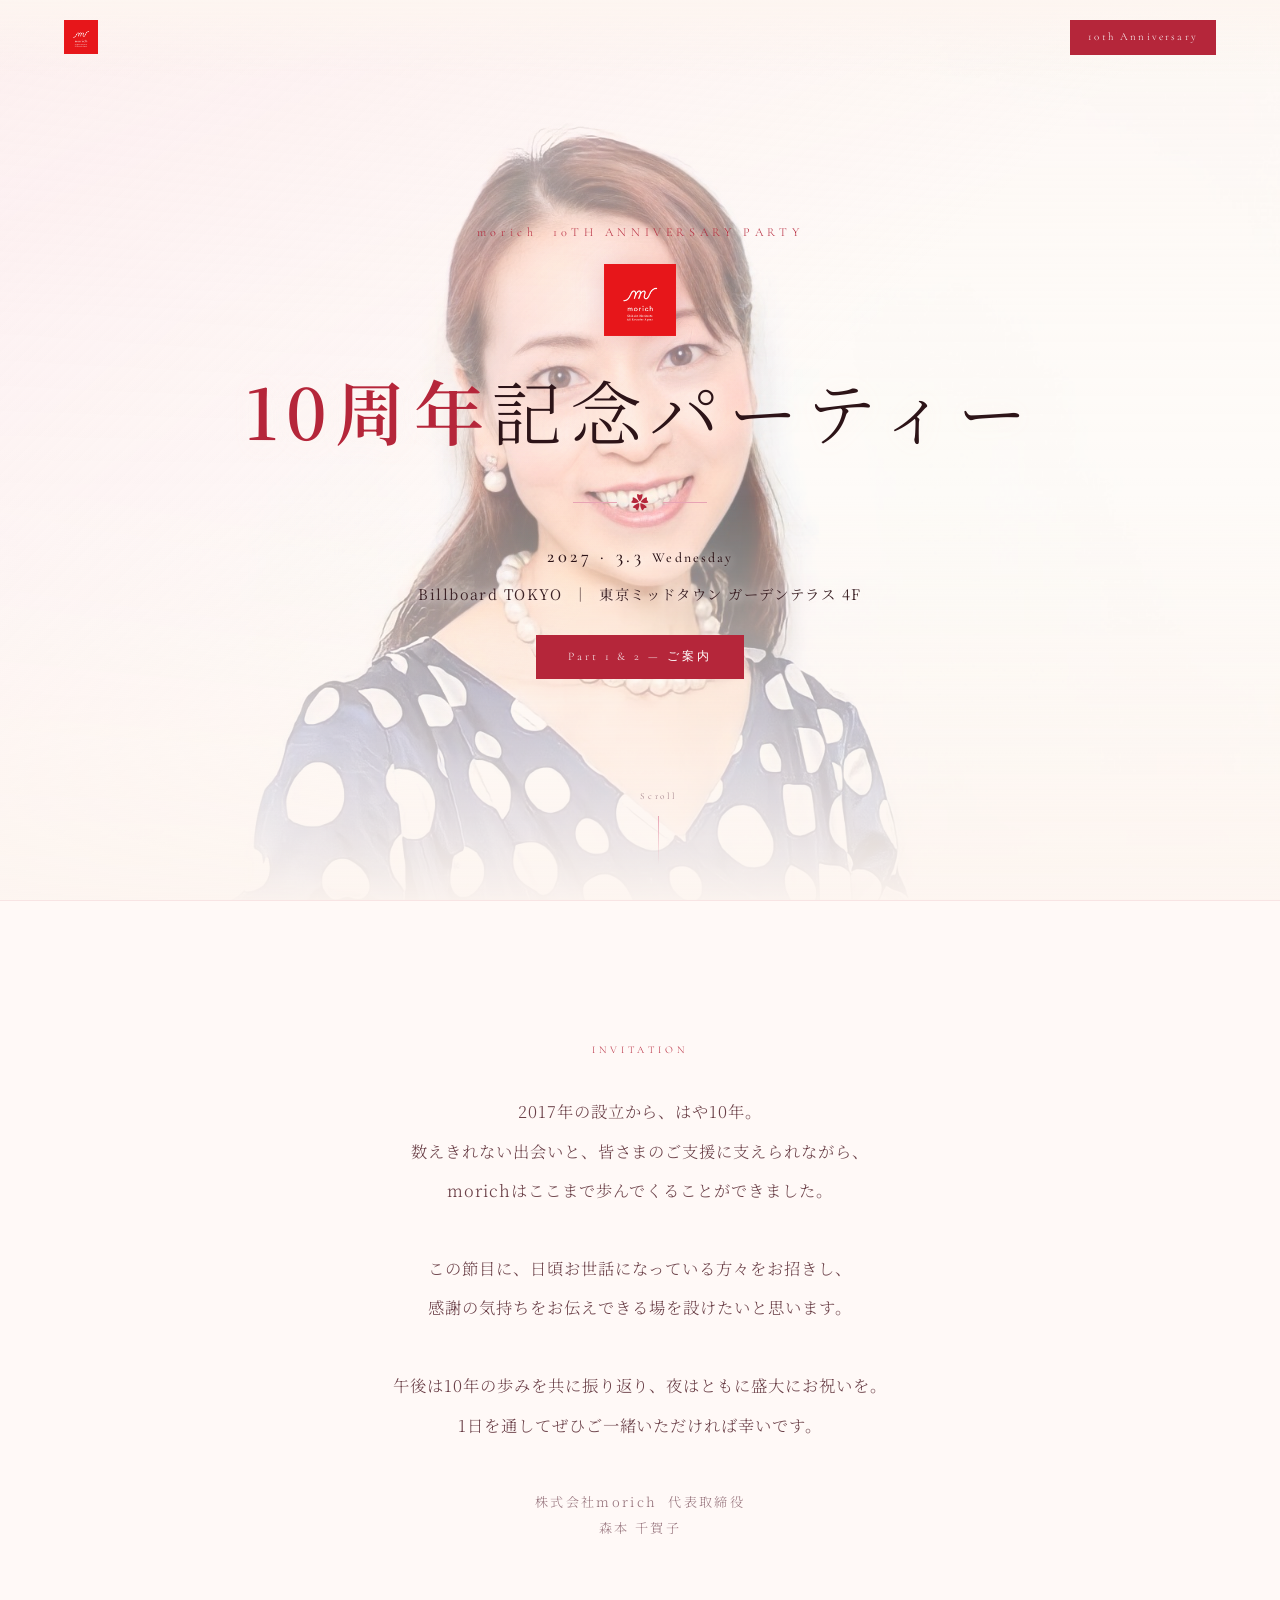
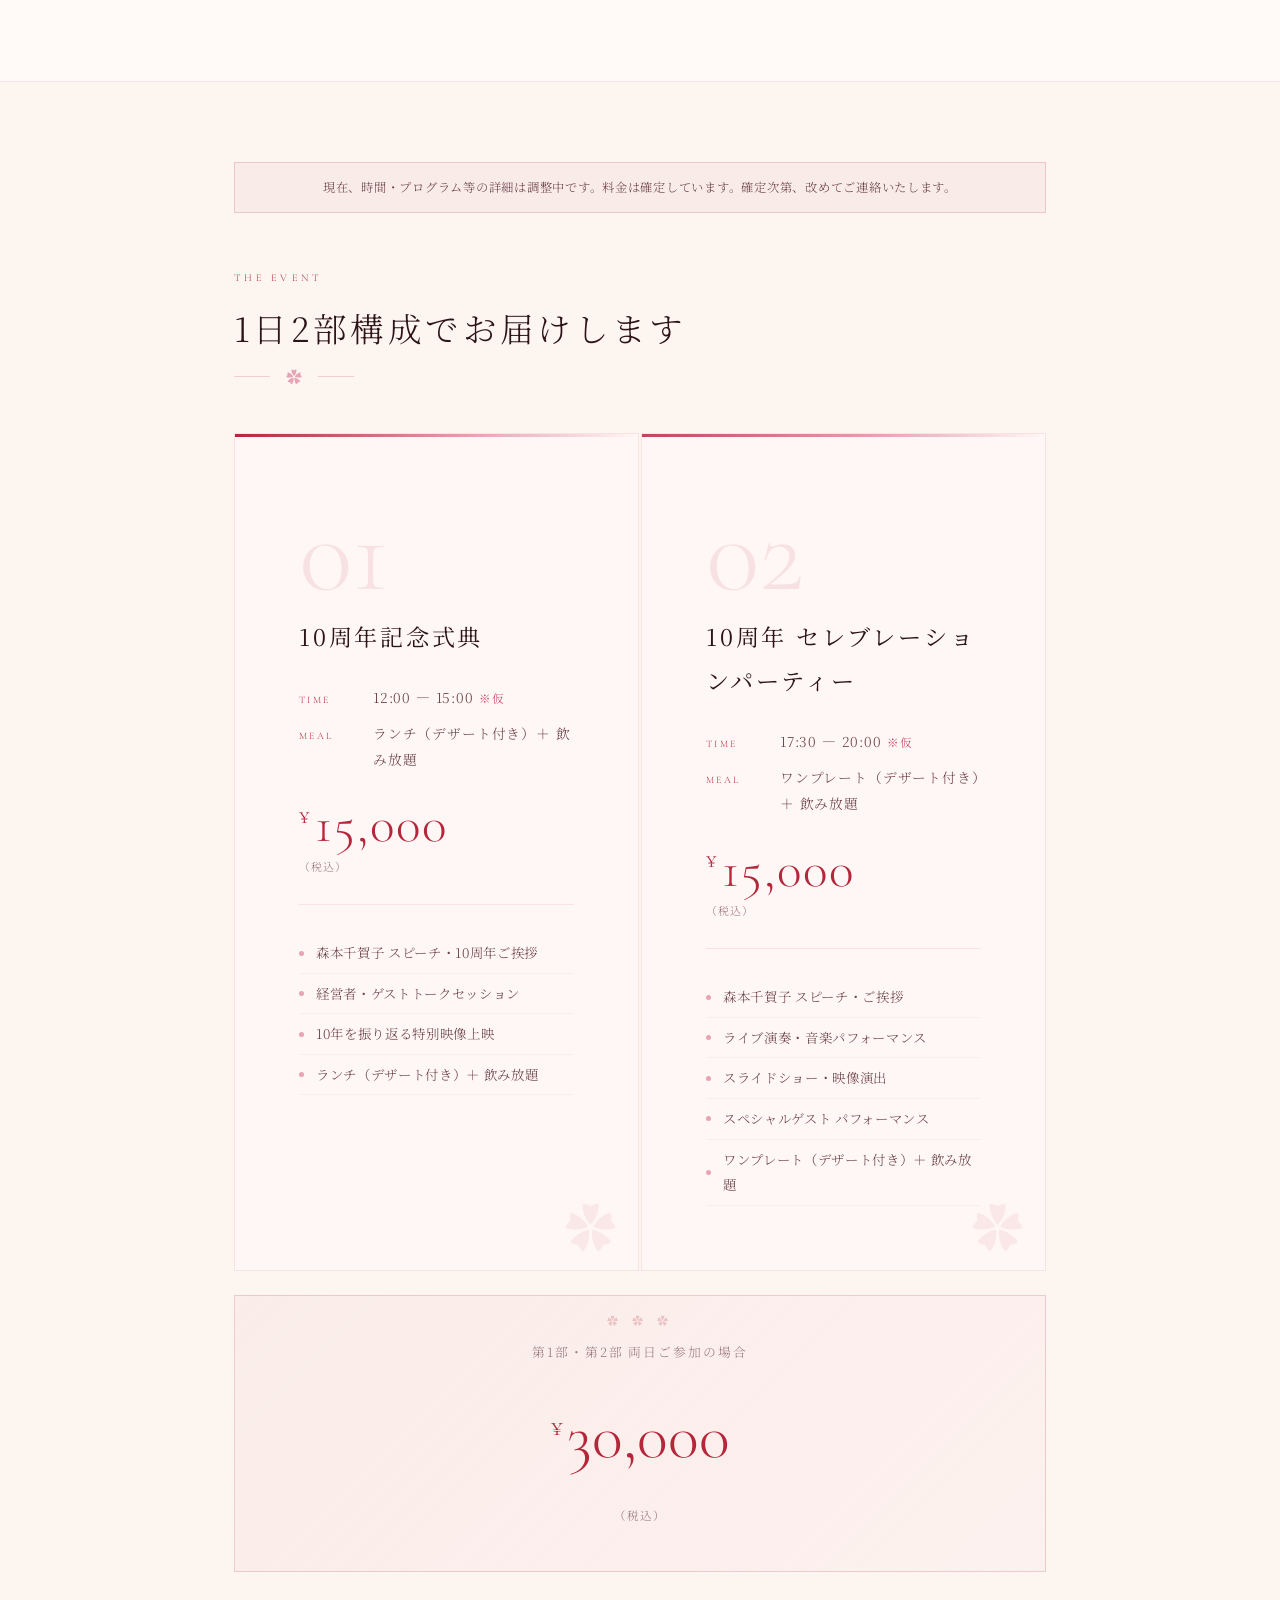
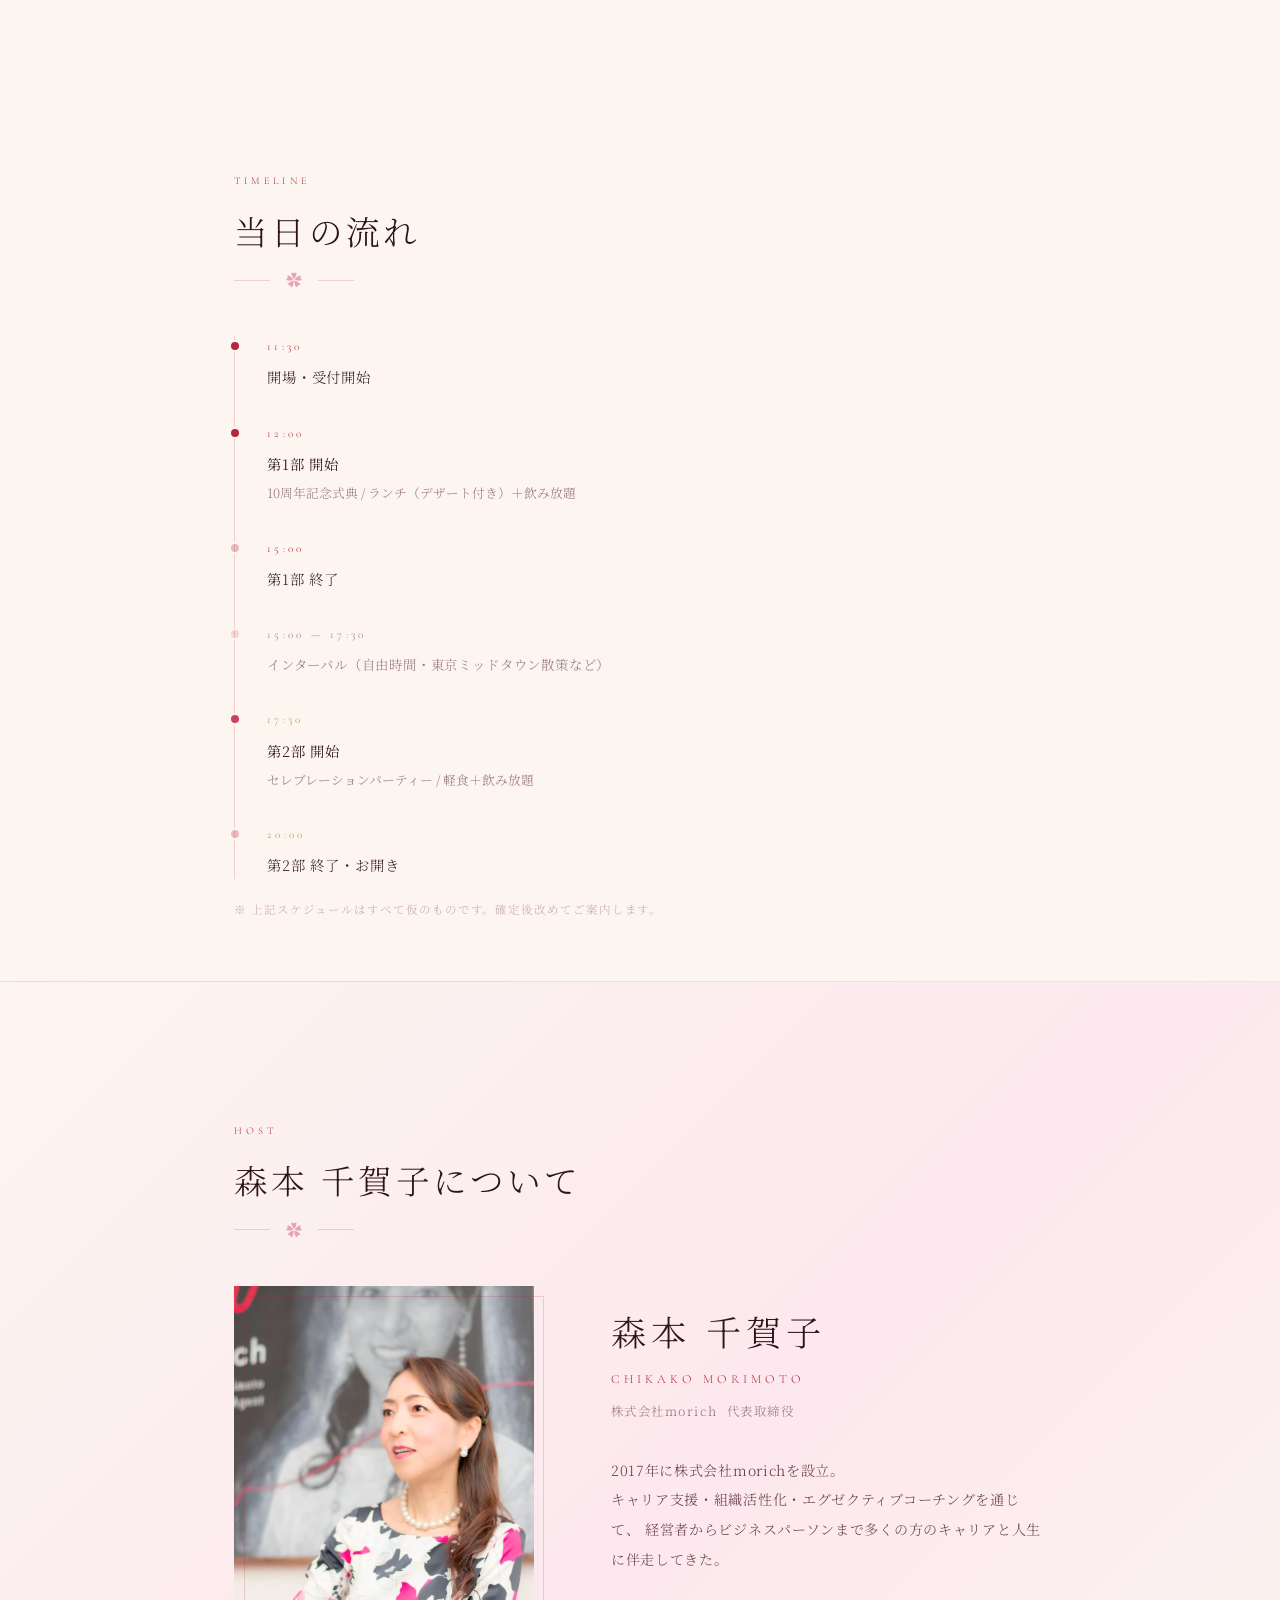
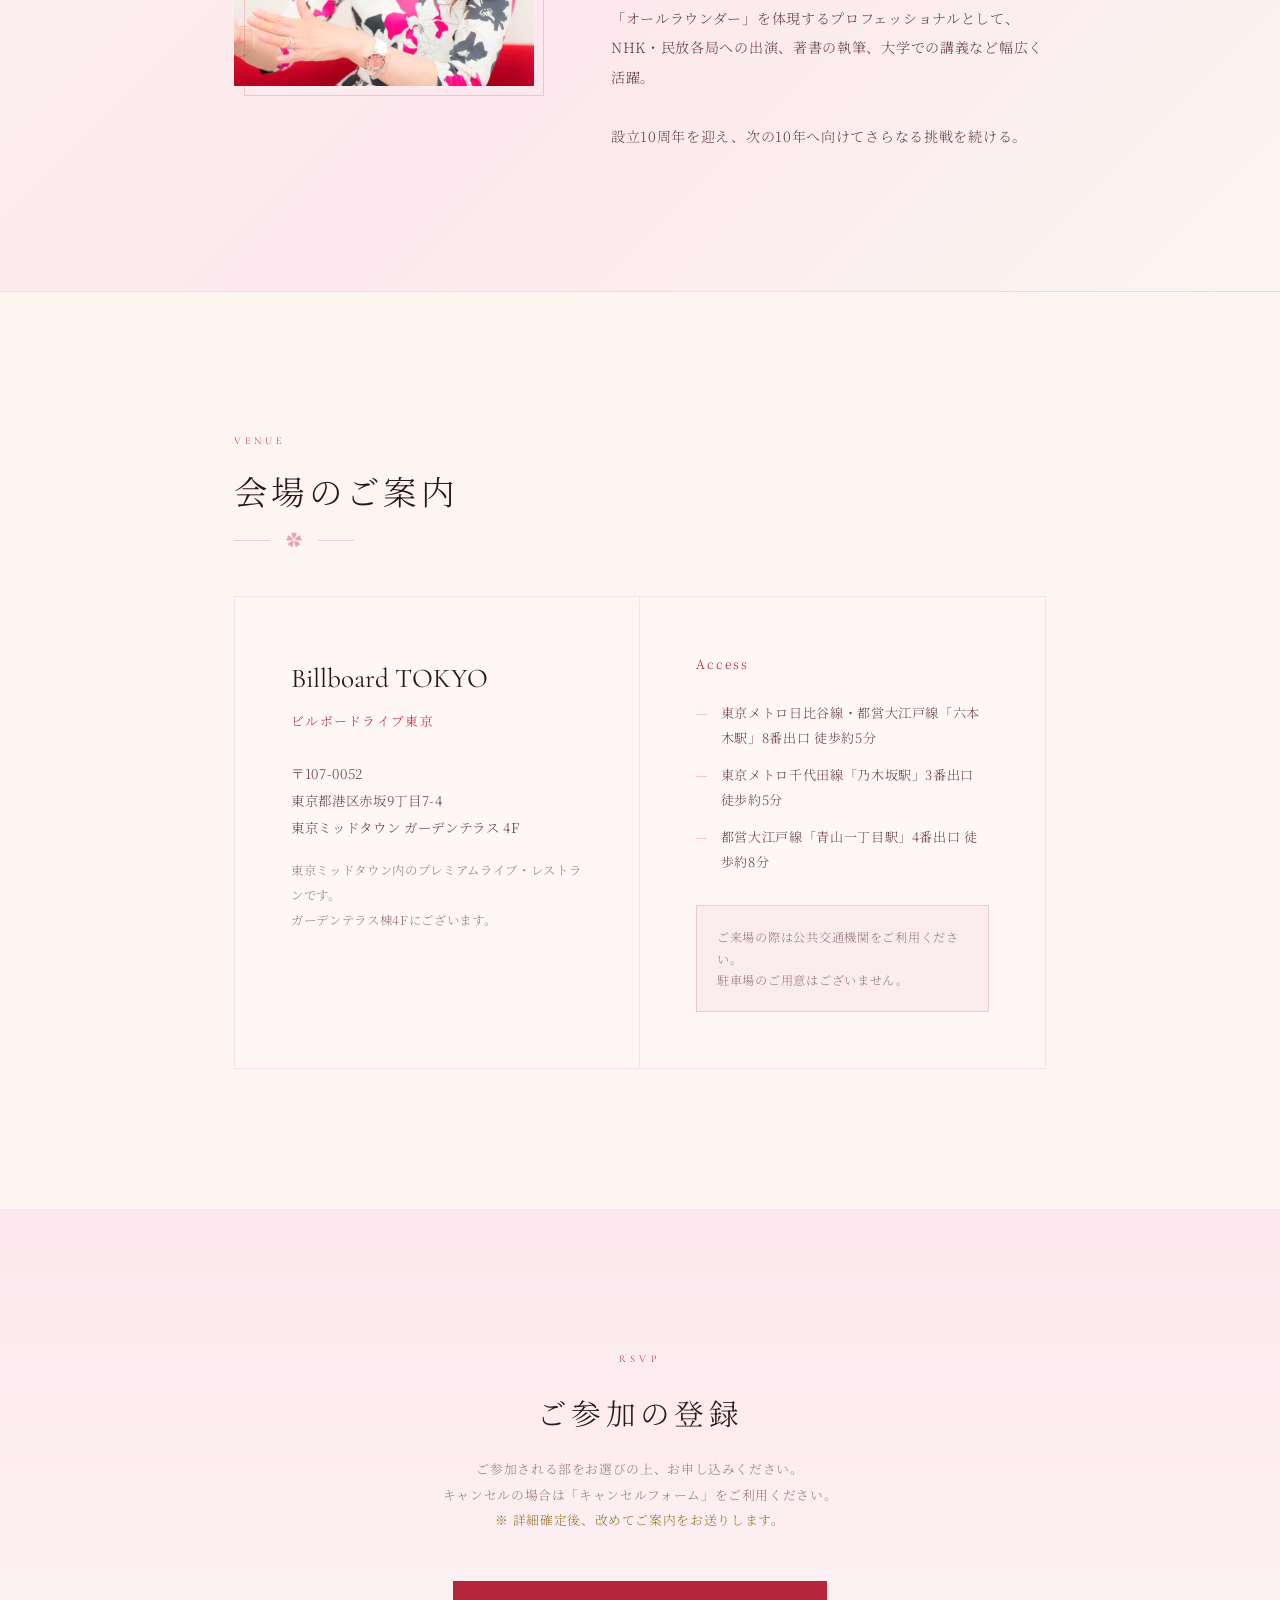
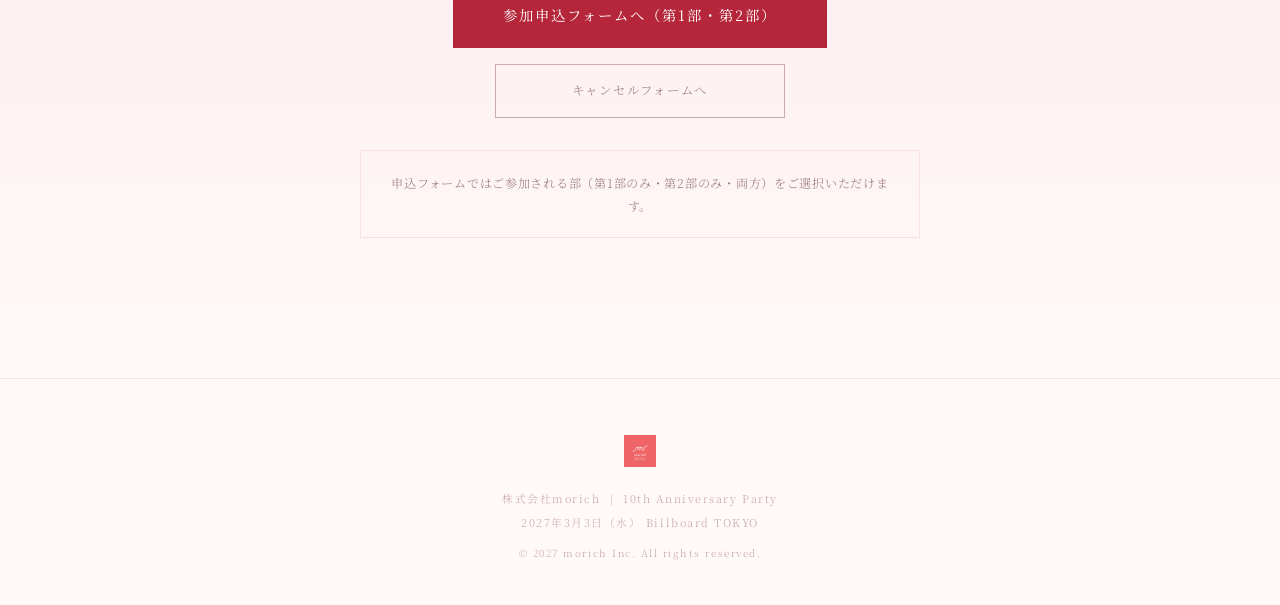
==== commit f78bd1d3: "Update: price 15000, meals, notice text, remove networking items" ====
--- a/both.html
+++ b/both.html
@@ -63,7 +63,7 @@
     <div class="container">
 
       <div class="notice reveal">
-        <strong>※ 仮・未定のご案内</strong>&nbsp;&nbsp;現在、時間・料金・プログラム等の詳細は調整中です。確定次第、改めてご連絡いたします。
+        現在、時間・プログラム等の詳細は調整中です。料金は確定しています。確定次第、改めてご連絡いたします。
       </div>
 
       <p class="sec-label reveal">The Event</p>
@@ -84,20 +84,19 @@
             </div>
             <div class="part-meta-row">
               <span class="part-meta-key">Meal</span>
-              <span class="part-meta-val">コース料理 ＋ 飲み放題 <span class="tentative">※仮</span></span>
+              <span class="part-meta-val">ランチ（デザート付き）＋ 飲み放題</span>
             </div>
           </div>
 
-          <div class="part-price"><sup>¥</sup>20,000</div>
-          <p class="part-price-note">（税込・仮価格）</p>
+          <div class="part-price"><sup>¥</sup>15,000</div>
+          <p class="part-price-note">（税込）</p>
 
           <div class="part-rule"></div>
           <ul class="part-program">
             <li>森本千賀子 スピーチ・10周年ご挨拶</li>
             <li>経営者・ゲストトークセッション</li>
             <li>10年を振り返る特別映像上映</li>
-            <li>コース料理 ＋ 飲み放題</li>
-            <li>ネットワーキング</li>
+            <li>ランチ（デザート付き）＋ 飲み放題</li>
           </ul>
         </div>
 
@@ -113,12 +112,12 @@
             </div>
             <div class="part-meta-row">
               <span class="part-meta-key">Meal</span>
-              <span class="part-meta-val">軽食 ＋ 飲み放題 <span class="tentative">※仮</span></span>
+              <span class="part-meta-val">ワンプレート（デザート付き）＋ 飲み放題</span>
             </div>
           </div>
 
-          <div class="part-price"><sup>¥</sup>10,000</div>
-          <p class="part-price-note">（税込・仮価格）</p>
+          <div class="part-price"><sup>¥</sup>15,000</div>
+          <p class="part-price-note">（税込）</p>
 
           <div class="part-rule"></div>
           <ul class="part-program">
@@ -126,7 +125,7 @@
             <li>ライブ演奏・音楽パフォーマンス</li>
             <li>スライドショー・映像演出</li>
             <li>スペシャルゲスト パフォーマンス</li>
-            <li>軽食 ＋ 飲み放題</li>
+            <li>ワンプレート（デザート付き）＋ 飲み放題</li>
           </ul>
         </div>
 
@@ -136,7 +135,7 @@
       <div class="total-price-box reveal">
         <p class="total-price-label">第1部・第2部 両日ご参加の場合</p>
         <p class="total-price"><sup>¥</sup>30,000</p>
-        <p class="total-price-note">（税込・仮価格　確定後改めてご案内します）</p>
+        <p class="total-price-note">（税込）</p>
       </div>
 
     </div>
@@ -160,7 +159,7 @@
             <div style="position:absolute;left:-38px;top:4px;width:12px;height:12px;border-radius:50%;background:var(--rose);border:2px solid var(--bg);"></div>
             <p style="font-family:var(--font-en);font-size:.7rem;letter-spacing:.3em;color:var(--rose);margin-bottom:6px;">12:00</p>
             <p style="font-size:.9rem;letter-spacing:.06em;font-weight:400;">第1部 開始</p>
-            <p style="font-size:.8rem;color:var(--gray-1);margin-top:4px;">10周年記念式典 / コース料理＋飲み放題</p>
+            <p style="font-size:.8rem;color:var(--gray-1);margin-top:4px;">10周年記念式典 / ランチ（デザート付き）＋飲み放題</p>
           </div>
           <div style="position:relative;padding:0 0 32px;">
             <div style="position:absolute;left:-38px;top:4px;width:12px;height:12px;border-radius:50%;background:rgba(181,38,58,.28);border:2px solid var(--bg);"></div>
